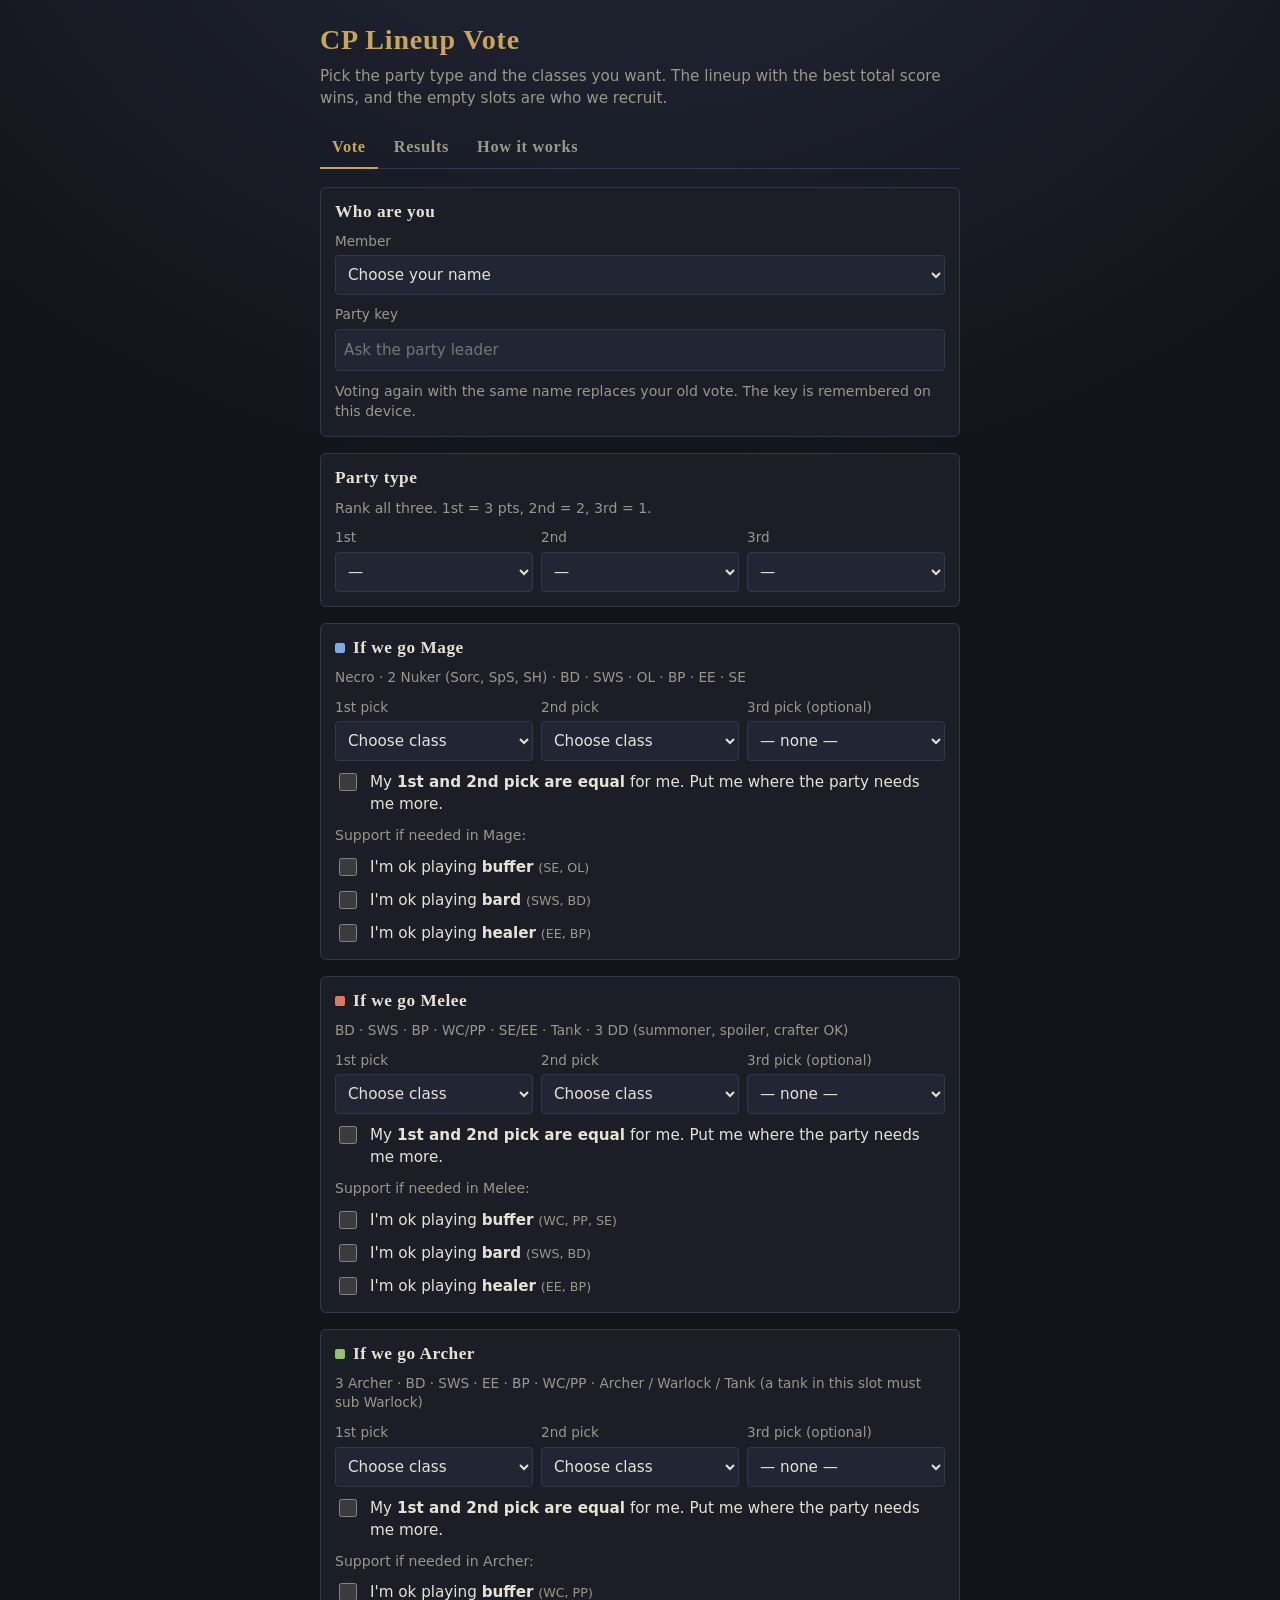
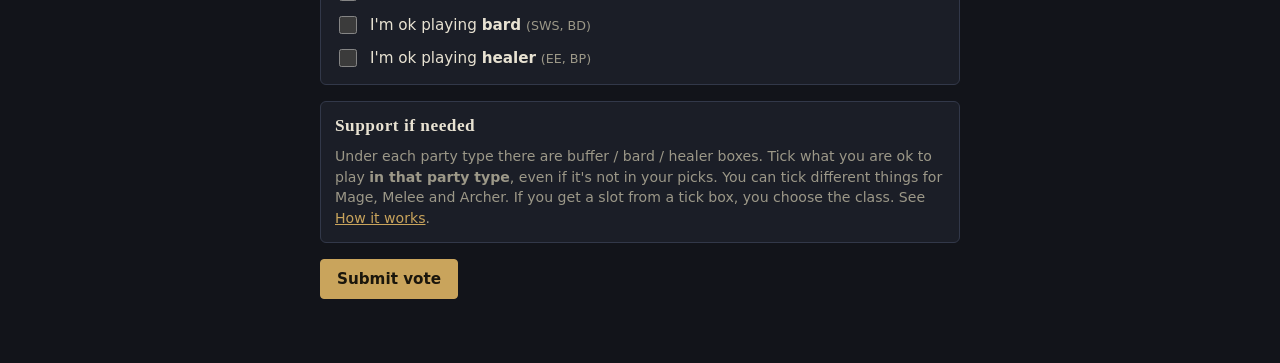
==== site/index.html @ 3846bd9d "WC and PP worth the same" ====
<!doctype html>
<html lang="en">
<head>
<meta charset="utf-8">
<meta name="viewport" content="width=device-width,initial-scale=1,viewport-fit=cover">
<meta name="author" content="Christoforos Pliatsikas">
<meta name="robots" content="noindex,nofollow">
<meta http-equiv="Content-Security-Policy" content="default-src 'self'; script-src 'self'; style-src 'self' 'unsafe-inline' https://fonts.googleapis.com; font-src https://fonts.gstatic.com; img-src 'self' data:; connect-src https://*.workers.dev; base-uri 'none'; form-action 'none'">
<title>CP Lineup Vote</title>
<link rel="preconnect" href="https://fonts.googleapis.com">
<link rel="stylesheet" href="https://fonts.googleapis.com/css2?family=Alegreya+SC:wght@700&family=Alegreya+Sans:wght@400;500;700&display=swap">
<link rel="stylesheet" href="style.css">
<style>html{padding-top:env(safe-area-inset-top,0px);padding-bottom:env(safe-area-inset-bottom,0px)}body{margin:0}[hidden]{display:none!important}</style>
<script src="config.js"></script>
<script src="app.js" defer></script>
</head>
<body>
<div class="wrap">
  <header>
    <h1>CP Lineup Vote</h1>
    <p>Pick the party type and the classes you want. The lineup with the best total score wins, and the empty slots are who we recruit.</p>
  </header>

  <nav class="tabs" role="tablist">
    <button class="tab" role="tab" id="tab-vote" aria-selected="true">Vote</button>
    <button class="tab" role="tab" id="tab-results" aria-selected="false">Results</button>
    <button class="tab" role="tab" id="tab-rules" aria-selected="false">How it works</button>
  </nav>

  <!-- VOTE -->
  <section class="view" id="view-vote">
    <div class="box">
      <h2>Who are you</h2>
      <label class="f" for="voter">Member
        <select id="voter"></select>
      </label>
      <label class="f" for="party-key">Party key
        <input class="text" type="password" id="party-key" autocomplete="off" placeholder="Ask the party leader">
      </label>
      <p class="sub" id="voter-hint">Voting again with the same name replaces your old vote. The key is remembered on this device.</p>
    </div>

    <div class="box">
      <h2>Party type</h2>
      <p class="sub">Rank all three. 1st = 3 pts, 2nd = 2, 3rd = 1.</p>
      <div class="grid3">
        <label class="f" for="rank0">1st<select id="rank0"></select></label>
        <label class="f" for="rank1">2nd<select id="rank1"></select></label>
        <label class="f" for="rank2">3rd<select id="rank2"></select></label>
      </div>
    </div>

    <div id="comp-boxes" class="stack"></div>

    <div class="box">
      <h2>Support if needed</h2>
      <p class="sub">Under each party type there are buffer / bard / healer boxes. Tick what you are ok to play <b>in that party type</b>, even if it's not in your picks. You can tick different things for Mage, Melee and Archer. If you get a slot from a tick box, you choose the class. See <button class="link" id="goto-rules">How it works</button>.</p>
    </div>

    <div class="btns">
      <button class="primary" id="submit">Submit vote</button>
    </div>
    <p class="msg" id="vote-msg" aria-live="polite"></p>
  </section>

  <!-- RESULTS -->
  <section class="view" id="view-results" hidden>
    <div class="box">
      <h2>Voted so far</h2>
      <div class="chips" id="voted-chips"></div>
      <p class="updated" id="updated"></p>
    </div>

    <div id="results-out" class="stack"></div>

    <div class="box">
      <h2>All votes</h2>
      <div class="votes-table-wrap" id="votes-table"></div>
    </div>
  </section>

  <!-- HOW IT WORKS -->
  <section class="view" id="view-rules" hidden>
    <div class="box" lang="en">
      <h2><span class="lang">EN</span>How the score works</h2>
      <p class="sub">Every point goes to the total of a party type (Mage, Melee, Archer). Nobody collects personal points. Each party type is scored on its own, and the one with the highest total wins.</p>
      <ul class="rules">
        <li>Party type vote: each member's ranking adds <b>3 / 2 / 1</b> to the three party types.</li>
        <li>Class picks: for each party type, every member is placed in a slot from his own picks. A 1st pick adds <b>3</b> to that party type, a 2nd <b>2</b>, a 3rd <b>1</b>. WC and PP count the same.</li>
        <li>Each lineup is built in this order of priority:
          <ol>
            <li><b>As few members without a slot as possible.</b></li>
            <li><b>As many members as possible on their 1st pick.</b> If your 1st pick's slot is free, you get it. A support in your 2nd or 3rd pick, or a tick box, never moves you away from a free 1st pick.</li>
            <li><b>Then the highest total points.</b> This is where empty support slots (−3) matter.</li>
          </ol></li>
        <li><b>Same slot as 1st pick</b> (for example one picks TK and the other Paladin, both go in the Tank slot): only one can have it. The slot goes to <b>whoever ranked that party type higher</b>, and the other moves to his next pick. If both ranked that party type the same, the page shows <b>roll /dice</b> next to both names and you roll in game.</li>
        <li>Exception: if his next pick has no free slot but yours does, the slot goes to him and you take your next pick. This way nobody ends up without a slot, or on a 3rd pick, when it can be avoided.</li>
        <li>Each support slot left empty: <b>−3</b> to that party type, because supports are hard to find.</li>
        <li>Each member who fits in no slot from his picks: <b>−5</b> to that party type.</li>
        <li>On equal totals, the party type with fewer empty support slots wins. If still equal, the one with more party type vote points wins.</li>
        <li>The empty slots of the winning party type are the classes we recruit.</li>
      </ul>
      <h3>The "1st and 2nd pick are equal" box</h3>
      <ul class="rules">
        <li>Each party type has this box. Tick it if your 1st and 2nd pick really don't matter to you.</li>
        <li>Then <b>both count as a 1st pick</b>: both are protected and both add <b>+3</b>.</li>
        <li>The page puts you where the party needs you more. If one of them fills a slot that would cost points when empty (a support, −3), you go there. If you can free your 1st pick's slot for someone who has it as his own 1st pick, you move to your 2nd. If nothing changes, you keep your 1st pick.</li>
      </ul>
      <p class="sub">Example (Mage): Ankalime picks SpS, then Necro. turambar picks SH. gx picks Sorc, then BP. There are only two Nuker slots, so without the box gx goes to BP (his 2nd pick). If Ankalime ticks the box, he moves to Necro and gx gets Sorc, his 1st pick. BP then goes to the recruit list.</p>

      <h3>Supports per party type</h3>
      <p class="sub">The party types don't need the same number of supports. Each empty support slot is −3, so a party type with more supports starts further behind when nobody picks them.</p>
      <div class="ex-wrap"><table class="ex">
        <thead><tr><th></th><th>Support slots</th><th>Other slots</th></tr></thead>
        <tbody>
          <tr><td>Mage</td><td><b>6</b>: BD, SWS, OL, BP, EE, SE</td><td><b>3</b>: Necro, Nuker ×2</td></tr>
          <tr><td>Melee</td><td><b>5</b>: BD, SWS, BP, WC/PP, SE/EE</td><td><b>4</b>: Tank, DD ×3</td></tr>
          <tr><td>Archer</td><td><b>5</b>: BD, SWS, EE, BP, WC/PP</td><td><b>4</b>: Archer ×3, Archer / Warlock / Tank*</td></tr>
        </tbody>
      </table></div>
      <p class="sub">* A tank in the Archer / Warlock / Tank slot must sub Warlock.</p>
      <p class="sub">If nobody picks or ticks a support, Mage starts at −18 and Melee and Archer at −15. This 3-point handicap is one empty support slot. Mage also has only 3 non-support slots: one Necro and two Nuker (Sorc, SpS, SH). A 2nd member who wants Necro, or a 3rd who wants Sorc / SpS / SH, has no slot from that pick. This is on purpose: a mage party really needs one more support to recruit. If enough of you pick or tick Mage supports (for example OL, BP and SE), the handicap goes away.</p>

      <h3>Can a party type with fewer votes still win?</h3>
      <p class="sub">Yes. The type vote is only one part of the score. A party type that everybody wants can still lose if the class picks don't fit its slots, because empty supports and members without a slot cost points. The page picks the party type you want <b>and</b> can actually fill.</p>
      <p class="sub">Example: all 6 rank Melee 1st and Archer last. In Melee everybody picks DD or Tank, in Archer two of them pick BD and SWS.</p>
      <div class="ex-wrap"><table class="ex">
        <thead><tr><th></th><th>Melee</th><th>Archer</th></tr></thead>
        <tbody>
          <tr><td>Type vote</td><td>6 × 3 = <b>18</b></td><td>6 × 1 = <b>6</b></td></tr>
          <tr><td>Class picks</td><td>3 DD + 1 Tank fit: 4 × 3 = <b>12</b></td><td>4 archers + BD + SWS fit: 6 × 3 = <b>18</b></td></tr>
          <tr><td>Without a slot</td><td>2 more DDs, no slot: <b>−10</b></td><td><b>0</b></td></tr>
          <tr><td>Support gaps</td><td>BD, SWS, BP, WC/PP, SE/EE: <b>−15</b></td><td>EE, BP, WC/PP: <b>−9</b></td></tr>
          <tr class="ex-total"><td>Total</td><td>5</td><td>15</td></tr>
        </tbody>
      </table></div>
      <p class="sub">Archer wins 15 to 5. Melee would need 5 supports recruited, and 2 members would have no slot. As a rule of thumb, a 12-point lead from the type vote is worth about 4 empty support slots.</p>

      <h3>The buffer / bard / healer boxes</h3>
      <ul class="rules">
        <li>The boxes are <b>per party type</b>. A tick under Melee counts only for Melee. With a tick you can be placed in an empty slot of the group you ticked, in that party type. That slot adds <b>0</b>, but the party type avoids the <b>−3</b> of the empty slot.</li>
        <li>A tick does <b>not</b> put you in support for sure. If your <b>1st</b> pick's slot is free, you always stay there, because the 1st pick is protected.</li>
        <li>If only your <b>2nd or 3rd</b> pick is free, you go to support. Your 2nd or 3rd pick would add +2 or +1, but filling an empty support slot removes its −3, which is the same as +3. So the party type's total is higher with you in support. This works the same in every party type.</li>
        <li>If there is no slot from your picks at all, you go to support, and the party type avoids the −5.</li>
        <li>If you get a slot from a tick box, <b>you choose the class</b> from the open slots of that group. Whatever is left, we recruit. If two volunteers are in the same group, you agree between you.</li>
      </ul>
    </div>

    <div class="box" lang="el">
      <h2><span class="lang">EL</span>Πώς βγαίνει το σκορ</h2>
      <p class="sub">Όλοι οι πόντοι πάνε στο σύνολο ενός τύπου party (Mage, Melee, Archer). Κανείς δεν μαζεύει προσωπικούς πόντους. Κάθε τύπος party βαθμολογείται χωριστά, και κερδίζει αυτός με το μεγαλύτερο σύνολο.</p>
      <ul class="rules">
        <li>Ψήφος τύπου party: η σειρά κάθε μέλους δίνει <b>3 / 2 / 1</b> πόντους στους τρεις τύπους party.</li>
        <li>Επιλογές class: σε κάθε τύπο party, κάθε μέλος μπαίνει σε θέση από τις δικές του επιλογές. Η 1η επιλογή δίνει <b>3</b> πόντους σε αυτόν τον τύπο party, η 2η <b>2</b>, η 3η <b>1</b>. Ο WC και ο PP μετράνε το ίδιο.</li>
        <li>Κάθε lineup στήνεται με αυτή τη σειρά προτεραιότητας:
          <ol>
            <li><b>Όσο το δυνατόν λιγότερα μέλη χωρίς θέση.</b></li>
            <li><b>Όσο το δυνατόν περισσότερα μέλη στην 1η τους επιλογή.</b> Αν η θέση της 1ης σου επιλογής είναι ελεύθερη, την παίρνεις. Ένα support στη 2η ή 3η επιλογή σου, ή ένα κουτάκι, δεν σε βγάζει ποτέ από ελεύθερη 1η επιλογή.</li>
            <li><b>Μετά το μεγαλύτερο σύνολο πόντων.</b> Εδώ μετράνε οι κενές θέσεις support (−3).</li>
          </ol></li>
        <li><b>Ίδια θέση ως 1η επιλογή</b> (π.χ. ο ένας διαλέγει TK και ο άλλος Paladin, και οι δύο μπαίνουν στη θέση Tank): μόνο ένας μπορεί να την πάρει. Την παίρνει <b>όποιος έχει βάλει αυτόν τον τύπο party πιο ψηλά</b>, και ο άλλος πάει στην επόμενη επιλογή του. Αν τον έχουν βάλει και οι δύο στην ίδια θέση, η σελίδα γράφει <b>roll /dice</b> δίπλα στα δύο ονόματα και ρίχνετε ζάρι in game.</li>
        <li>Εξαίρεση: αν για την επόμενη επιλογή του άλλου δεν υπάρχει ελεύθερη θέση, ενώ για τη δική σου υπάρχει, τη θέση την παίρνει αυτός και εσύ πας στην επόμενη επιλογή σου. Έτσι κανείς δεν μένει χωρίς θέση, ή σε 3η επιλογή, όταν γίνεται να αποφευχθεί.</li>
        <li>Κάθε θέση support που μένει κενή: <b>−3</b> στον τύπο party, γιατί τα support βρίσκονται δύσκολα.</li>
        <li>Κάθε μέλος που δεν χωράει σε καμία θέση από τις επιλογές του: <b>−5</b> στον τύπο party.</li>
        <li>Σε ισοβαθμία κερδίζει ο τύπος party με τις λιγότερες κενές θέσεις support. Αν είναι πάλι ίσοι, κερδίζει αυτός με τους περισσότερους πόντους από την ψήφο τύπου party.</li>
        <li>Οι κενές θέσεις του τύπου party που κερδίζει είναι τα classes που θα ψάξουμε.</li>
      </ul>
      <h3>Το κουτάκι «η 1η και η 2η επιλογή είναι ίσες»</h3>
      <ul class="rules">
        <li>Κάθε τύπος party έχει αυτό το κουτάκι. Τσέκαρέ το αν η 1η και η 2η επιλογή σου πραγματικά δεν σε νοιάζει ποια θα είναι.</li>
        <li>Τότε <b>και οι δύο μετράνε ως 1η επιλογή</b>: προστατεύονται και οι δύο και δίνουν και οι δύο <b>+3</b>.</li>
        <li>Η σελίδα σε βάζει εκεί που σε χρειάζεται περισσότερο το party. Αν η μία από τις δύο γεμίζει θέση που κοστίζει πόντους όταν μένει κενή (ένα support, −3), πας εκεί. Αν μπορείς να αφήσεις τη θέση της 1ης σου επιλογής σε κάποιον που την έχει δική του 1η επιλογή, πας στη 2η. Αν δεν αλλάζει τίποτα, κρατάς την 1η σου επιλογή.</li>
      </ul>
      <p class="sub">Παράδειγμα (Mage): ο Ankalime διαλέγει SpS και μετά Necro. Ο turambar διαλέγει SH. Ο gx διαλέγει Sorc και μετά BP. Υπάρχουν μόνο δύο θέσεις Nuker, οπότε χωρίς το κουτάκι ο gx πάει BP (η 2η του επιλογή). Αν ο Ankalime τσεκάρει το κουτάκι, πάει Necro και ο gx παίρνει Sorc, την 1η του επιλογή. Το BP τότε πάει στη λίστα που ψάχνουμε.</p>

      <h3>Support ανά τύπο party</h3>
      <p class="sub">Οι τύποι party δεν χρειάζονται τον ίδιο αριθμό support. Κάθε κενή θέση support είναι −3, οπότε ένας τύπος party με περισσότερα support ξεκινάει πιο πίσω όταν δεν τα διαλέγει κανείς.</p>
      <div class="ex-wrap"><table class="ex">
        <thead><tr><th></th><th>Θέσεις support</th><th>Άλλες θέσεις</th></tr></thead>
        <tbody>
          <tr><td>Mage</td><td><b>6</b>: BD, SWS, OL, BP, EE, SE</td><td><b>3</b>: Necro, Nuker ×2</td></tr>
          <tr><td>Melee</td><td><b>5</b>: BD, SWS, BP, WC/PP, SE/EE</td><td><b>4</b>: Tank, DD ×3</td></tr>
          <tr><td>Archer</td><td><b>5</b>: BD, SWS, EE, BP, WC/PP</td><td><b>4</b>: Archer ×3, Archer / Warlock / Tank*</td></tr>
        </tbody>
      </table></div>
      <p class="sub">* Ένας tank στη θέση Archer / Warlock / Tank πρέπει να κάνει sub Warlock.</p>
      <p class="sub">Αν κανείς δεν διαλέξει ή τσεκάρει support, το Mage ξεκινάει από −18 και τα Melee και Archer από −15. Αυτό το μειονέκτημα των 3 πόντων είναι μία κενή θέση support. Το Mage έχει επίσης μόνο 3 θέσεις που δεν είναι support: μία Necro και δύο Nuker (Sorc, SpS, SH). Ένα 2ο μέλος που θέλει Necro, ή ένα 3ο που θέλει Sorc / SpS / SH, δεν βρίσκει θέση από αυτή την επιλογή. Είναι σκόπιμο: ένα mage party χρειάζεται πραγματικά να ψάξει ένα support παραπάνω. Αν αρκετοί από εσάς διαλέξετε ή τσεκάρετε support για το Mage (π.χ. OL, BP και SE), το μειονέκτημα φεύγει.</p>

      <h3>Μπορεί να κερδίσει τύπος party με λιγότερες ψήφους;</h3>
      <p class="sub">Ναι. Η ψήφος τύπου είναι μόνο ένα κομμάτι του σκορ. Ένας τύπος party που τον θέλουν όλοι μπορεί να χάσει αν οι επιλογές class δεν ταιριάζουν στις θέσεις του, γιατί τα κενά support και τα μέλη χωρίς θέση κοστίζουν πόντους. Η σελίδα διαλέγει τον τύπο party που θέλετε <b>και</b> μπορείτε πραγματικά να γεμίσετε.</p>
      <p class="sub">Παράδειγμα: και οι 6 βάζουν Melee 1ο και Archer τελευταίο. Στο Melee όλοι διαλέγουν DD ή Tank, στο Archer δύο από αυτούς διαλέγουν BD και SWS.</p>
      <div class="ex-wrap"><table class="ex">
        <thead><tr><th></th><th>Melee</th><th>Archer</th></tr></thead>
        <tbody>
          <tr><td>Ψήφος τύπου</td><td>6 × 3 = <b>18</b></td><td>6 × 1 = <b>6</b></td></tr>
          <tr><td>Επιλογές class</td><td>χωράνε 3 DD + 1 Tank: 4 × 3 = <b>12</b></td><td>χωράνε 4 archers + BD + SWS: 6 × 3 = <b>18</b></td></tr>
          <tr><td>Χωρίς θέση</td><td>άλλοι 2 DD, χωρίς θέση: <b>−10</b></td><td><b>0</b></td></tr>
          <tr><td>Κενά support</td><td>BD, SWS, BP, WC/PP, SE/EE: <b>−15</b></td><td>EE, BP, WC/PP: <b>−9</b></td></tr>
          <tr class="ex-total"><td>Σύνολο</td><td>5</td><td>15</td></tr>
        </tbody>
      </table></div>
      <p class="sub">Κερδίζει το Archer με 15 έναντι 5. Στο Melee θα έπρεπε να ψάξουμε 5 support, και 2 μέλη θα έμεναν χωρίς θέση. Πρακτικά, 12 πόντοι προβάδισμα από την ψήφο τύπου αξίζουν περίπου 4 κενές θέσεις support.</p>

      <h3>Τα κουτάκια buffer / bard / healer</h3>
      <ul class="rules">
        <li>Τα κουτάκια είναι <b>ανά τύπο party</b>. Ένα τικ κάτω από το Melee μετράει μόνο για το Melee. Με τικ μπορείς να μπεις σε κενή θέση της ομάδας που τσέκαρες, σε αυτόν τον τύπο party. Η θέση αυτή δίνει <b>0</b> πόντους, αλλά ο τύπος party γλιτώνει το <b>−3</b> του κενού.</li>
        <li>Το τικ <b>δεν</b> σε βάζει σίγουρα σε support. Αν η θέση της <b>1ης</b> σου επιλογής είναι ελεύθερη, μένεις πάντα εκεί, γιατί η 1η επιλογή προστατεύεται.</li>
        <li>Αν ελεύθερη είναι μόνο η <b>2η ή 3η</b> σου επιλογή, μπαίνεις σε support. Η 2η ή 3η επιλογή σου θα έδινε +2 ή +1, ενώ αν γεμίσεις μια κενή θέση support φεύγει το −3 της, που είναι σαν +3. Άρα το σύνολο του τύπου party βγαίνει μεγαλύτερο με εσένα σε support. Αυτό ισχύει το ίδιο σε κάθε τύπο party.</li>
        <li>Αν δεν υπάρχει θέση από τις επιλογές σου, μπαίνεις σε support και ο τύπος party γλιτώνει το −5.</li>
        <li>Αν μπεις σε θέση από κουτάκι, <b>διαλέγεις εσύ το class</b> από τις θέσεις της ομάδας που είναι ακόμα ανοιχτές. Όσα μείνουν, τα ψάχνουμε. Αν είναι δύο εθελοντές στην ίδια ομάδα, τα βρίσκετε μεταξύ σας.</li>
      </ul>
    </div>
  </section>
</div>
</body>
</html>
---- site/style.css ----
/* CP Lineup Vote - Christoforos Pliatsikas */
/* Layout: one narrow column like an in-game window; three tabs (Vote / Results / How it works), party types colour-coded. Single dark look by choice (game UI). */
:root{
  --bg:#12141a; --panel:#1b1e27; --panel2:#222634; --line:#323849;
  --fg:#e8e2d2; --muted:#9c9888; --gold:#c9a45c; --gold-dim:#8a7140;
  --mage:#82a8e3; --melee:#df7a62; --archer:#93c272;
  --warn:#e9b44c; --bad:#e2685b; --ink:#1a160c;
  --display:"Alegreya SC",Georgia,serif;
  --body:"Alegreya Sans","Segoe UI",system-ui,sans-serif;
  color-scheme:dark;
}
*{box-sizing:border-box}
body{
  background:var(--bg); color:var(--fg); font-family:var(--body); font-size:16px; line-height:1.45;
  padding-left:max(16px,env(safe-area-inset-left,0px)); padding-right:max(16px,env(safe-area-inset-right,0px));
  padding-block:20px 48px;
  background-image:radial-gradient(ellipse 120% 60% at 50% -10%, #232838 0%, transparent 60%);
}
.wrap{max-width:640px;margin:0 auto;display:flex;flex-direction:column;gap:18px}
header h1{font-family:var(--display);font-weight:700;font-size:1.75rem;letter-spacing:.03em;margin:0;color:var(--gold);text-wrap:balance}
header p{margin:4px 0 0;color:var(--muted);font-size:.95rem}
.tabs{display:flex;flex-wrap:wrap;gap:4px;border-bottom:1px solid var(--line)}
.tab{background:none;border:0;color:var(--muted);font:700 1.02rem var(--display);letter-spacing:.04em;padding:10px 12px;cursor:pointer;border-bottom:2px solid transparent;margin-bottom:-1px}
.tab[aria-selected="true"]{color:var(--gold);border-bottom-color:var(--gold)}
.tab:focus-visible,button:focus-visible,select:focus-visible,textarea:focus-visible,input:focus-visible{outline:2px solid var(--gold);outline-offset:2px}
section.view{display:flex;flex-direction:column;gap:16px}
.box{background:var(--panel);border:1px solid var(--line);border-radius:6px;padding:14px;display:flex;flex-direction:column;gap:10px}
.box h2{margin:0;font:700 1.08rem var(--display);letter-spacing:.03em;display:flex;align-items:center;gap:8px}
.box h3{margin:6px 0 0;font:700 .95rem var(--display);letter-spacing:.03em;color:var(--gold)}
.box .sub{margin:0;color:var(--muted);font-size:.88rem}
.lang{display:inline-block;font:600 .72rem var(--body);letter-spacing:.08em;color:var(--ink);background:var(--gold);border-radius:3px;padding:1px 6px}
.tag{display:inline-block;width:10px;height:10px;border-radius:2px;flex:none}
.t-mage{background:var(--mage)}.t-melee{background:var(--melee)}.t-archer{background:var(--archer)}
.grid3{display:grid;grid-template-columns:repeat(3,minmax(0,1fr));gap:8px}
@media (max-width:480px){.grid3{grid-template-columns:1fr}}
label.f{display:flex;flex-direction:column;gap:4px;font-size:.85rem;color:var(--muted);min-width:0}
select,textarea,input.text{width:100%;background:var(--panel2);color:var(--fg);border:1px solid var(--line);border-radius:4px;padding:9px 8px;font:inherit;font-size:.95rem}
textarea{min-height:90px;font-family:ui-monospace,Menlo,monospace;font-size:.8rem}
.checks{display:flex;flex-direction:column;gap:10px}
.check{display:flex;gap:10px;align-items:flex-start;font-size:.95rem;cursor:pointer}
.check input{width:18px;height:18px;margin-top:2px;accent-color:var(--gold);flex:none}
.check small{color:var(--muted)}
.btns{display:flex;flex-wrap:wrap;gap:8px}
button.primary,button.ghost{font:600 .95rem var(--body);border-radius:4px;padding:10px 16px;cursor:pointer}
button.primary{background:var(--gold);color:var(--ink);border:1px solid var(--gold)}
button.primary:hover{background:#d7b46c}
button.ghost{background:transparent;color:var(--gold);border:1px solid var(--gold-dim)}
button.link{background:none;border:0;padding:0;color:var(--gold);font:inherit;text-decoration:underline;cursor:pointer}
.msg{font-size:.92rem;margin:0}
.msg.err{color:var(--bad)}.msg.ok{color:var(--archer)}
.slots{font-size:.85rem;color:var(--muted);margin:0}
.chips{display:flex;flex-wrap:wrap;gap:6px}
.chip{font-size:.85rem;padding:3px 9px;border-radius:999px;border:1px solid var(--line);color:var(--muted)}
.chip.done{border-color:var(--gold-dim);color:var(--fg)}
.chip.done::before{content:"✓ ";color:var(--gold)}
.winner{border-color:var(--gold-dim);background:linear-gradient(180deg,#252231,var(--panel))}
.winner .big{font:700 1.45rem var(--display);color:var(--gold);margin:0}
.score{display:flex;justify-content:space-between;align-items:baseline;gap:8px}
.score .tot{font:700 1.5rem var(--body);font-variant-numeric:tabular-nums}
.breakdown{display:flex;flex-wrap:wrap;gap:4px 14px;font-size:.85rem;color:var(--muted);font-variant-numeric:tabular-nums}
.breakdown b{color:var(--fg);font-weight:600}
.breakdown .neg b{color:var(--bad)}
.lineup{width:100%;border-collapse:collapse;font-size:.9rem}
.lineup td{padding:6px 4px;border-top:1px solid var(--line);vertical-align:top}
.lineup td:first-child{color:var(--muted);width:30%;white-space:nowrap}
.lineup .pts{text-align:right;font-variant-numeric:tabular-nums;color:var(--muted);white-space:nowrap}
.rec{color:var(--warn);font-weight:600}
.rec.sup::after{content:" · support";font-weight:400;font-size:.8rem;color:var(--bad)}
.vol{font-size:.8rem;color:var(--gold)}
.note{font-size:.85rem;color:var(--warn);margin:0}
.rules{font-size:.92rem;color:var(--muted);margin:0;padding-left:18px;display:flex;flex-direction:column;gap:5px}
.rules b{color:var(--fg);font-weight:600}
.empty{color:var(--muted);text-align:center;padding:22px 8px;margin:0}
.card-mage{border-top:3px solid var(--mage)}.card-melee{border-top:3px solid var(--melee)}.card-archer{border-top:3px solid var(--archer)}
.votes-table-wrap{overflow-x:auto}
.votes{border-collapse:collapse;font-size:.82rem;min-width:540px;width:100%}
.votes th,.votes td{padding:5px 6px;border-top:1px solid var(--line);text-align:left;vertical-align:top}
.votes th{color:var(--muted);font-weight:500}
@media (prefers-reduced-motion:no-preference){.box{transition:border-color .2s}}
.key-row{display:flex;gap:8px;align-items:flex-end}
.key-row label{flex:1}
.updated{font-size:.8rem;color:var(--muted);margin:0}
.stack{display:flex;flex-direction:column;gap:16px}
.dice{font-size:.8rem;color:var(--warn);font-weight:600}
.ex-wrap{overflow-x:auto}
.ex{border-collapse:collapse;width:100%;table-layout:fixed;font-size:.86rem;font-variant-numeric:tabular-nums}
.ex th,.ex td{padding:6px 8px;border-top:1px solid var(--line);text-align:left;vertical-align:top;color:var(--muted)}
.ex th{color:var(--fg);font-weight:600}
.ex th:first-child,.ex td:first-child{width:26%}
.ex b{color:var(--fg);font-weight:600}
.ex .ex-total td{color:var(--gold);font-weight:700;font-size:.95rem}
.rules ol{margin:4px 0 0;padding-left:20px;display:flex;flex-direction:column;gap:3px}
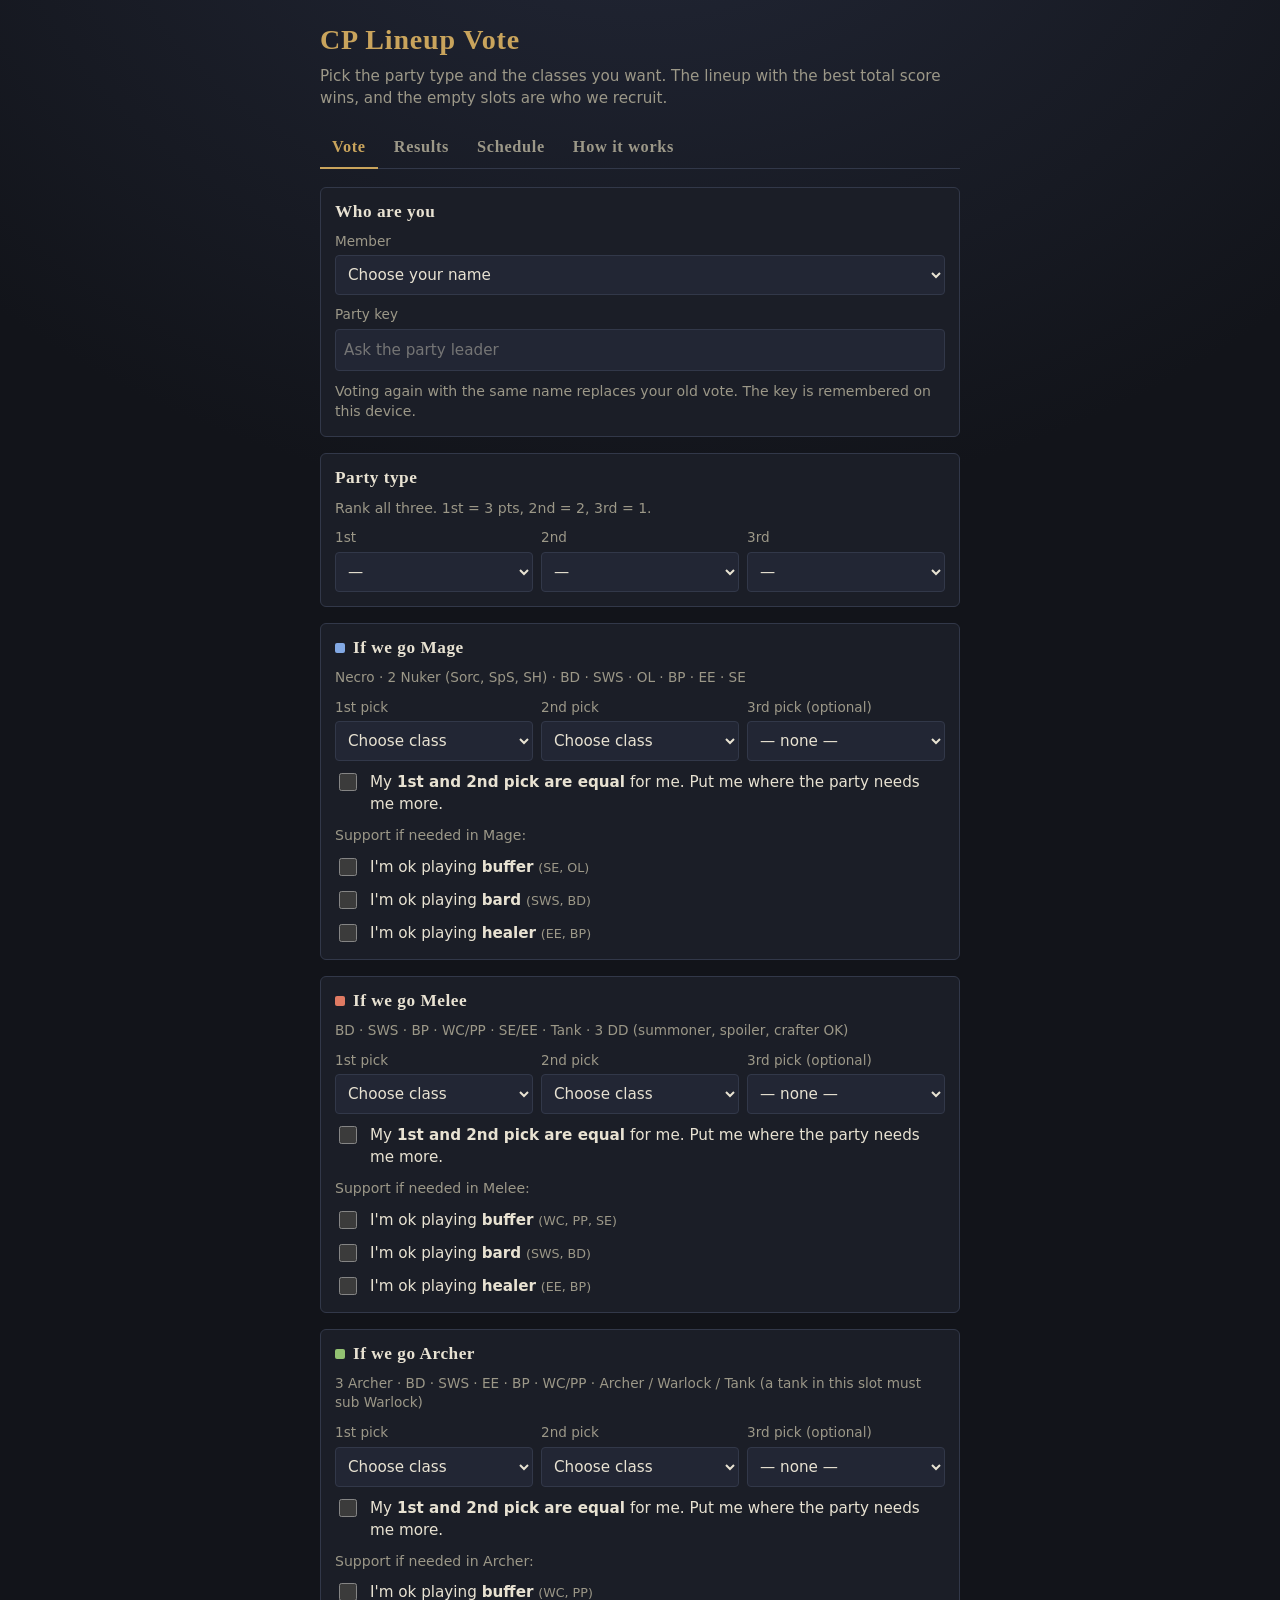
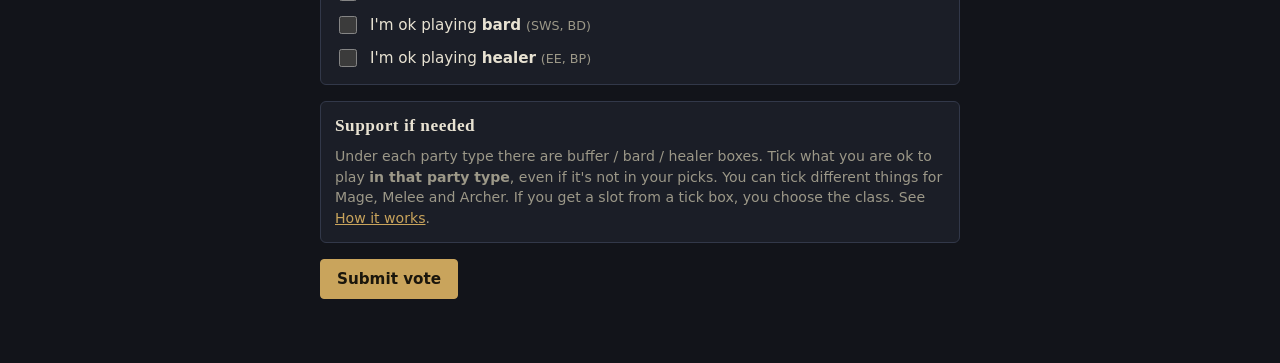
==== commit 656656a8: "Schedule tab: hours, overlap, windows, Mage check, pair overlap" ====
--- a/site/index.html
+++ b/site/index.html
@@ -13,6 +13,7 @@
 <style>html{padding-top:env(safe-area-inset-top,0px);padding-bottom:env(safe-area-inset-bottom,0px)}body{margin:0}[hidden]{display:none!important}</style>
 <script src="config.js"></script>
 <script src="app.js" defer></script>
+<script src="schedule.js" defer></script>
 </head>
 <body>
 <div class="wrap">
@@ -24,6 +25,7 @@
   <nav class="tabs" role="tablist">
     <button class="tab" role="tab" id="tab-vote" aria-selected="true">Vote</button>
     <button class="tab" role="tab" id="tab-results" aria-selected="false">Results</button>
+    <button class="tab" role="tab" id="tab-schedule" aria-selected="false">Schedule</button>
     <button class="tab" role="tab" id="tab-rules" aria-selected="false">How it works</button>
   </nav>
 
@@ -76,6 +78,43 @@
     <div class="box">
       <h2>All votes</h2>
       <div class="votes-table-wrap" id="votes-table"></div>
+    </div>
+  </section>
+
+  <!-- SCHEDULE -->
+  <section class="view" id="view-schedule" hidden>
+    <div class="box">
+      <h2>My hours</h2>
+      <p class="sub">An L2 day runs <b>06:00 → 06:00</b>, so a night like 22:00–02:00 stays one session. Enter times in <b>your own</b> time zone.</p>
+      <div class="grid3 g2">
+        <label class="f" for="sched-who">Member<select id="sched-who"></select></label>
+        <label class="f" for="sched-key">Party key<input class="text" type="password" id="sched-key" autocomplete="off" placeholder="Ask the party leader"></label>
+      </div>
+      <label class="f" for="sched-tz">My time zone<select id="sched-tz"></select></label>
+      <p class="sub" id="sched-hint"></p>
+      <h3>Usual hours per weekday</h3>
+      <div id="sched-week" class="sd"></div>
+      <h3>Next 7 days</h3>
+      <p class="sub">Change single days when they differ from your usual hours.</p>
+      <div id="sched-days" class="sd"></div>
+      <div class="btns"><button class="primary" id="sched-save">Save my hours</button></div>
+      <p class="msg" id="sched-msg" aria-live="polite"></p>
+    </div>
+
+    <div class="box">
+      <h2>Who can play when</h2>
+      <p class="sub">Times shown in your time zone: <b id="sched-tzview"></b>. Blue = can play. The bottom row counts people online, gold = enough for a party.</p>
+      <label class="f inline" for="sched-min">Show windows with at least <input class="text num" type="number" id="sched-min" min="1" max="20"> people</label>
+      <p class="sub" id="sched-missing"></p>
+      <p class="updated" id="sched-updated"></p>
+    </div>
+
+    <div id="sched-out" class="stack"></div>
+
+    <div class="box">
+      <h2>Pair overlap</h2>
+      <p class="sub">Hours each two members can play together in the next 7 days.</p>
+      <div class="votes-table-wrap" id="sched-pairs"></div>
     </div>
   </section>
 
@@ -144,6 +183,18 @@
         <li>If there is no slot from your picks at all, you go to support, and the party type avoids the −5.</li>
         <li>If you get a slot from a tick box, <b>you choose the class</b> from the open slots of that group. Whatever is left, we recruit. If two volunteers are in the same group, you agree between you.</li>
       </ul>
+
+      <h3>Schedule</h3>
+      <ul class="rules">
+        <li>An L2 day runs <b>06:00 → 06:00</b>, so a night like 22:00–02:00 stays one session.</li>
+        <li>Each member enters times in <b>his own time zone</b> (for example kOsA in Prague, the rest in Athens). Everybody sees all hours converted to his own time zone.</li>
+        <li><b>Usual hours per weekday</b> repeat every week. Under <b>Next 7 days</b> you change only the days that differ, or mark <b>Can't play</b>.</li>
+        <li>For each day you see one row per member and an <b>online</b> row: gold means at least the number of people you chose in the filter.</li>
+        <li><b>Windows</b> are stretches of 1 hour or more with enough people online. <b>Whole time</b> lists who is there from start to end, <b>Part of it</b> who joins or leaves.</li>
+        <li>For each window, the page builds the <b>Mage party</b> from the whole-time group, with the same rules as the vote, and shows which slots we must recruit. Members without a vote are not in that lineup.</li>
+        <li><b>Pair overlap</b> shows how many hours each two members can play together in the next 7 days.</li>
+        <li>Days older than 2 days are deleted by themselves.</li>
+      </ul>
     </div>
 
     <div class="box" lang="el">
@@ -209,6 +260,18 @@
         <li>Αν δεν υπάρχει θέση από τις επιλογές σου, μπαίνεις σε support και ο τύπος party γλιτώνει το −5.</li>
         <li>Αν μπεις σε θέση από κουτάκι, <b>διαλέγεις εσύ το class</b> από τις θέσεις της ομάδας που είναι ακόμα ανοιχτές. Όσα μείνουν, τα ψάχνουμε. Αν είναι δύο εθελοντές στην ίδια ομάδα, τα βρίσκετε μεταξύ σας.</li>
       </ul>
+
+      <h3>Πρόγραμμα</h3>
+      <ul class="rules">
+        <li>Μια μέρα L2 είναι από <b>06:00 → 06:00</b>, οπότε ένα βράδυ όπως 22:00–02:00 μένει ένα session.</li>
+        <li>Κάθε μέλος βάζει ώρες στη <b>δική του ώρα</b> (π.χ. ο kOsA σε ώρα Πράγας, οι υπόλοιποι σε ώρα Αθήνας). Ο καθένας βλέπει όλες τις ώρες μετατρεμμένες στη δική του ώρα.</li>
+        <li>Οι <b>συνηθισμένες ώρες ανά μέρα</b> επαναλαμβάνονται κάθε εβδομάδα. Στις <b>επόμενες 7 μέρες</b> αλλάζεις μόνο τις μέρες που διαφέρουν, ή βάζεις <b>Can't play</b>.</li>
+        <li>Για κάθε μέρα βλέπεις μία γραμμή ανά μέλος και μια γραμμή <b>online</b>: χρυσό σημαίνει τουλάχιστον όσα άτομα έχεις βάλει στο φίλτρο.</li>
+        <li>Τα <b>windows</b> είναι διαστήματα 1 ώρας και πάνω με αρκετά άτομα online. Το <b>Whole time</b> δείχνει ποιοι είναι εκεί από την αρχή ως το τέλος, το <b>Part of it</b> ποιοι μπαίνουν ή φεύγουν ενδιάμεσα.</li>
+        <li>Για κάθε window η σελίδα στήνει το <b>Mage party</b> με όσους είναι εκεί όλη την ώρα, με τους ίδιους κανόνες όπως στην ψήφο, και δείχνει ποιες θέσεις πρέπει να ψάξουμε. Όσοι δεν έχουν ψηφίσει δεν μπαίνουν σε αυτό το lineup.</li>
+        <li>Το <b>Pair overlap</b> δείχνει πόσες ώρες μπορούν να παίξουν μαζί κάθε δύο μέλη τις επόμενες 7 μέρες.</li>
+        <li>Μέρες παλαιότερες από 2 μέρες σβήνονται μόνες τους.</li>
+      </ul>
     </div>
   </section>
 </div>
--- a/site/style.css
+++ b/site/style.css
@@ -90,3 +90,38 @@
 .ex b{color:var(--fg);font-weight:600}
 .ex .ex-total td{color:var(--gold);font-weight:700;font-size:.95rem}
 .rules ol{margin:4px 0 0;padding-left:20px;display:flex;flex-direction:column;gap:3px}
+/* schedule */
+.g2{grid-template-columns:repeat(2,minmax(0,1fr))}
+@media (max-width:480px){.g2{grid-template-columns:1fr}}
+.sd{display:flex;flex-direction:column;gap:6px}
+.sd-row{display:grid;grid-template-columns:4.6rem minmax(0,1fr);gap:8px;align-items:start;padding:6px 0;border-top:1px solid var(--line)}
+.sd-row>b{font-size:.9rem;padding-top:6px}
+.sd-row.changed>b{color:var(--gold)}
+.sd-body{display:flex;flex-direction:column;gap:6px;min-width:0}
+.sd-acts{display:flex;flex-wrap:wrap;gap:6px}
+.rgs{display:flex;flex-wrap:wrap;gap:6px;align-items:center;min-width:0}
+.rgs>.sub{padding:4px 0}
+.rg{display:flex;gap:4px;align-items:center}
+.rg select{width:auto;padding:5px 4px;font-size:.88rem}
+button.ghost.sm{padding:4px 9px;font-size:.82rem}
+label.inline{flex-direction:row;align-items:center;flex-wrap:wrap;gap:6px}
+input.num{width:4.2rem;padding:5px 6px}
+.tl-wrap{overflow-x:auto}
+.tl{display:grid;grid-template-columns:5.2rem repeat(48,minmax(5px,1fr));row-gap:2px;min-width:300px}
+.tl-name{font-size:.75rem;color:var(--muted);white-space:nowrap;overflow:hidden;text-overflow:ellipsis;padding-right:4px;line-height:14px}
+.tl-t{font-size:.65rem;color:var(--muted);line-height:14px;overflow:visible;white-space:nowrap}
+.tl-c{height:14px;background:var(--panel2)}
+.tl-c.on{background:var(--mage)}
+.tl-sum{color:var(--fg)}
+.tl-h{height:16px;font-size:.6rem;line-height:16px;text-align:center;color:var(--muted);background:var(--panel2);font-variant-numeric:tabular-nums;overflow:hidden}
+.tl-h.warm{background:rgba(201,164,92,calc(var(--a)*.45));color:var(--fg)}
+.tl-h.hot{background:rgba(201,164,92,calc(.35 + var(--a)*.65));color:var(--ink);font-weight:700}
+.win{border-top:1px solid var(--line);padding-top:8px;display:flex;flex-direction:column;gap:4px}
+.win-h{margin:0;font-size:.95rem}
+.win details{font-size:.85rem;color:var(--muted)}
+.win summary{cursor:pointer;color:var(--gold)}
+.wl{list-style:none;margin:6px 0 0;padding:0;display:grid;gap:2px}
+.wl span{display:inline-block;min-width:6.5rem;color:var(--muted)}
+.pairs td.pv{background:rgba(130,168,227,calc(var(--a)*.55));text-align:center;font-variant-numeric:tabular-nums}
+.pairs td.self{text-align:center;color:var(--muted)}
+.pairs th{white-space:nowrap}
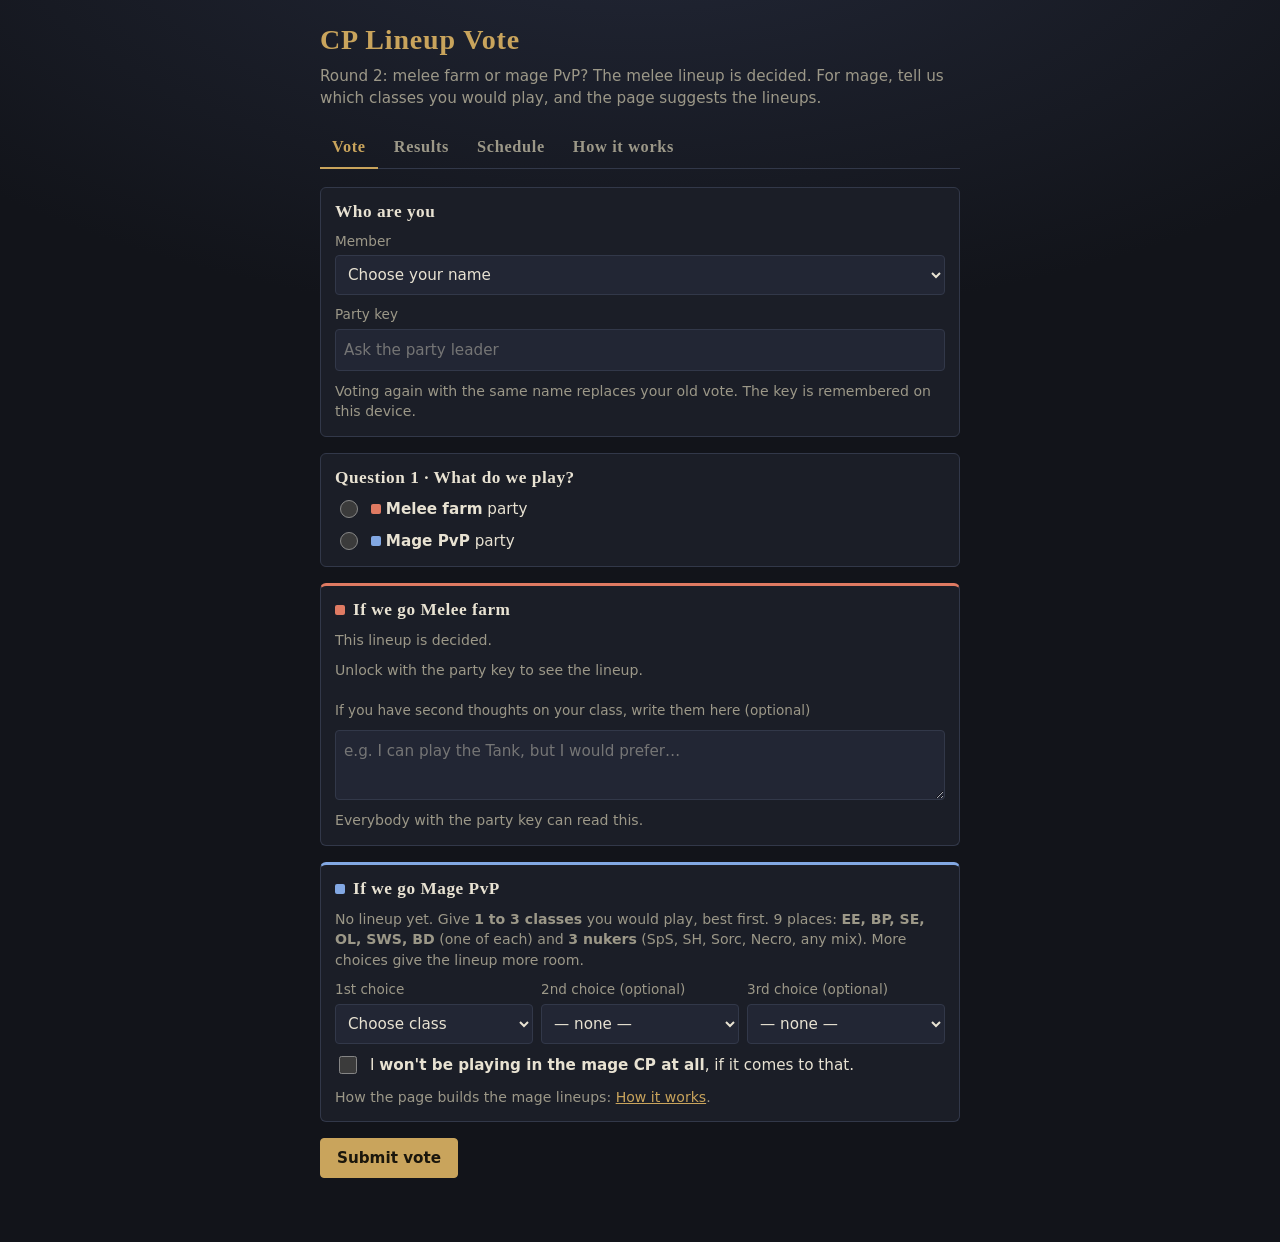
==== commit 41df2949: "Round 2: melee farm vs mage PvP, fixed melee lineup with second thoughts, mage choices and suggested" ====
--- a/site/index.html
+++ b/site/index.html
@@ -19,8 +19,18 @@
 <div class="wrap">
   <header>
     <h1>CP Lineup Vote</h1>
-    <p>Pick the party type and the classes you want. The lineup with the best total score wins, and the empty slots are who we recruit.</p>
+    <p>Round 2: melee farm or mage PvP? The melee lineup is decided. For mage, tell us which classes you would play, and the page suggests the lineups.</p>
   </header>
+
+  <div class="box" id="unlock" hidden>
+    <h2>Party key needed</h2>
+    <p class="sub">The votes, lineups and schedule are only for party members. Type the party key to see them.</p>
+    <div class="key-row">
+      <label class="f" for="unlock-key">Party key<input class="text" type="password" id="unlock-key" autocomplete="off"></label>
+      <button class="primary" id="unlock-btn" type="button">Unlock</button>
+    </div>
+    <p class="msg" id="unlock-msg" aria-live="polite"></p>
+  </div>
 
   <nav class="tabs" role="tablist">
     <button class="tab" role="tab" id="tab-vote" aria-selected="true">Vote</button>
@@ -43,20 +53,30 @@
     </div>
 
     <div class="box">
-      <h2>Party type</h2>
-      <p class="sub">Rank all three. 1st = 3 pts, 2nd = 2, 3rd = 1.</p>
-      <div class="grid3">
-        <label class="f" for="rank0">1st<select id="rank0"></select></label>
-        <label class="f" for="rank1">2nd<select id="rank1"></select></label>
-        <label class="f" for="rank2">3rd<select id="rank2"></select></label>
+      <h2>Question 1 · What do we play?</h2>
+      <div class="checks" role="radiogroup" aria-label="Party type">
+        <label class="check" for="party-melee"><input type="radio" name="party" id="party-melee" value="melee"><span><span class="tag t-melee"></span> <b>Melee farm</b> party</span></label>
+        <label class="check" for="party-mage"><input type="radio" name="party" id="party-mage" value="mage"><span><span class="tag t-mage"></span> <b>Mage PvP</b> party</span></label>
       </div>
     </div>
 
-    <div id="comp-boxes" class="stack"></div>
-
-    <div class="box">
-      <h2>Support if needed</h2>
-      <p class="sub">Under each party type there are buffer / bard / healer boxes. Tick what you are ok to play <b>in that party type</b>, even if it's not in your picks. You can tick different things for Mage, Melee and Archer. If you get a slot from a tick box, you choose the class. See <button class="link" id="goto-rules">How it works</button>.</p>
+    <div class="box card-melee">
+      <h2><span class="tag t-melee"></span>If we go Melee farm</h2>
+      <p class="sub">This lineup is decided.</p>
+      <div id="melee-lineup"></div>
+      <p class="sub" id="my-melee"></p>
+      <label class="f" for="thoughts">If you have second thoughts on your class, write them here (optional)
+        <textarea id="thoughts" class="plain" maxlength="600" placeholder="e.g. I can play the Tank, but I would prefer…"></textarea>
+      </label>
+      <p class="sub">Everybody with the party key can read this.</p>
+    </div>
+
+    <div class="box card-mage">
+      <h2><span class="tag t-mage"></span>If we go Mage PvP</h2>
+      <p class="sub">No lineup yet. Give <b>1 to 3 classes</b> you would play, best first. 9 places: <b>EE, BP, SE, OL, SWS, BD</b> (one of each) and <b>3 nukers</b> (SpS, SH, Sorc, Necro, any mix). More choices give the lineup more room.</p>
+      <div class="grid3" id="mage-picks"></div>
+      <label class="check" for="no-mage"><input type="checkbox" id="no-mage"><span>I <b>won't be playing in the mage CP at all</b>, if it comes to that.</span></label>
+      <p class="sub">How the page builds the mage lineups: <button class="link" id="goto-rules">How it works</button>.</p>
     </div>
 
     <div class="btns">
@@ -121,154 +141,80 @@
   <!-- HOW IT WORKS -->
   <section class="view" id="view-rules" hidden>
     <div class="box" lang="en">
-      <h2><span class="lang">EN</span>How the score works</h2>
-      <p class="sub">Every point goes to the total of a party type (Mage, Melee, Archer). Nobody collects personal points. Each party type is scored on its own, and the one with the highest total wins.</p>
-      <ul class="rules">
-        <li>Party type vote: each member's ranking adds <b>3 / 2 / 1</b> to the three party types.</li>
-        <li>Class picks: for each party type, every member is placed in a slot from his own picks. A 1st pick adds <b>3</b> to that party type, a 2nd <b>2</b>, a 3rd <b>1</b>. WC and PP count the same.</li>
-        <li>Each lineup is built in this order of priority:
-          <ol>
-            <li><b>As few members without a slot as possible.</b></li>
-            <li><b>As many members as possible on their 1st pick.</b> If your 1st pick's slot is free, you get it. A support in your 2nd or 3rd pick, or a tick box, never moves you away from a free 1st pick.</li>
-            <li><b>Then the highest total points.</b> This is where empty support slots (−3) matter.</li>
-          </ol></li>
-        <li><b>Same slot as 1st pick</b> (for example one picks TK and the other Paladin, both go in the Tank slot): only one can have it. The slot goes to <b>whoever ranked that party type higher</b>, and the other moves to his next pick. If both ranked that party type the same, the page shows <b>roll /dice</b> next to both names and you roll in game.</li>
-        <li>Exception: if his next pick has no free slot but yours does, the slot goes to him and you take your next pick. This way nobody ends up without a slot, or on a 3rd pick, when it can be avoided.</li>
-        <li>Each support slot left empty: <b>−3</b> to that party type, because supports are hard to find.</li>
-        <li>Each member who fits in no slot from his picks: <b>−5</b> to that party type.</li>
-        <li>On equal totals, the party type with fewer empty support slots wins. If still equal, the one with more party type vote points wins.</li>
-        <li>The empty slots of the winning party type are the classes we recruit.</li>
-      </ul>
-      <h3>The "1st and 2nd pick are equal" box</h3>
-      <ul class="rules">
-        <li>Each party type has this box. Tick it if your 1st and 2nd pick really don't matter to you.</li>
-        <li>Then <b>both count as a 1st pick</b>: both are protected and both add <b>+3</b>.</li>
-        <li>The page puts you where the party needs you more. If one of them fills a slot that would cost points when empty (a support, −3), you go there. If you can free your 1st pick's slot for someone who has it as his own 1st pick, you move to your 2nd. If nothing changes, you keep your 1st pick.</li>
-      </ul>
-      <p class="sub">Example (Mage): Ankalime picks SpS, then Necro. turambar picks SH. gx picks Sorc, then BP. There are only two Nuker slots, so without the box gx goes to BP (his 2nd pick). If Ankalime ticks the box, he moves to Necro and gx gets Sorc, his 1st pick. BP then goes to the recruit list.</p>
-
-      <h3>Supports per party type</h3>
-      <p class="sub">The party types don't need the same number of supports. Each empty support slot is −3, so a party type with more supports starts further behind when nobody picks them.</p>
-      <div class="ex-wrap"><table class="ex">
-        <thead><tr><th></th><th>Support slots</th><th>Other slots</th></tr></thead>
-        <tbody>
-          <tr><td>Mage</td><td><b>6</b>: BD, SWS, OL, BP, EE, SE</td><td><b>3</b>: Necro, Nuker ×2</td></tr>
-          <tr><td>Melee</td><td><b>5</b>: BD, SWS, BP, WC/PP, SE/EE</td><td><b>4</b>: Tank, DD ×3</td></tr>
-          <tr><td>Archer</td><td><b>5</b>: BD, SWS, EE, BP, WC/PP</td><td><b>4</b>: Archer ×3, Archer / Warlock / Tank*</td></tr>
-        </tbody>
-      </table></div>
-      <p class="sub">* A tank in the Archer / Warlock / Tank slot must sub Warlock.</p>
-      <p class="sub">If nobody picks or ticks a support, Mage starts at −18 and Melee and Archer at −15. This 3-point handicap is one empty support slot. Mage also has only 3 non-support slots: one Necro and two Nuker (Sorc, SpS, SH). A 2nd member who wants Necro, or a 3rd who wants Sorc / SpS / SH, has no slot from that pick. This is on purpose: a mage party really needs one more support to recruit. If enough of you pick or tick Mage supports (for example OL, BP and SE), the handicap goes away.</p>
-
-      <h3>Can a party type with fewer votes still win?</h3>
-      <p class="sub">Yes. The type vote is only one part of the score. A party type that everybody wants can still lose if the class picks don't fit its slots, because empty supports and members without a slot cost points. The page picks the party type you want <b>and</b> can actually fill.</p>
-      <p class="sub">Example: all 6 rank Melee 1st and Archer last. In Melee everybody picks DD or Tank, in Archer two of them pick BD and SWS.</p>
-      <div class="ex-wrap"><table class="ex">
-        <thead><tr><th></th><th>Melee</th><th>Archer</th></tr></thead>
-        <tbody>
-          <tr><td>Type vote</td><td>6 × 3 = <b>18</b></td><td>6 × 1 = <b>6</b></td></tr>
-          <tr><td>Class picks</td><td>3 DD + 1 Tank fit: 4 × 3 = <b>12</b></td><td>4 archers + BD + SWS fit: 6 × 3 = <b>18</b></td></tr>
-          <tr><td>Without a slot</td><td>2 more DDs, no slot: <b>−10</b></td><td><b>0</b></td></tr>
-          <tr><td>Support gaps</td><td>BD, SWS, BP, WC/PP, SE/EE: <b>−15</b></td><td>EE, BP, WC/PP: <b>−9</b></td></tr>
-          <tr class="ex-total"><td>Total</td><td>5</td><td>15</td></tr>
-        </tbody>
-      </table></div>
-      <p class="sub">Archer wins 15 to 5. Melee would need 5 supports recruited, and 2 members would have no slot. As a rule of thumb, a 12-point lead from the type vote is worth about 4 empty support slots.</p>
-
-      <h3>The buffer / bard / healer boxes</h3>
-      <ul class="rules">
-        <li>The boxes are <b>per party type</b>. A tick under Melee counts only for Melee. With a tick you can be placed in an empty slot of the group you ticked, in that party type. That slot adds <b>0</b>, but the party type avoids the <b>−3</b> of the empty slot.</li>
-        <li>A tick does <b>not</b> put you in support for sure. If your <b>1st</b> pick's slot is free, you always stay there, because the 1st pick is protected.</li>
-        <li>If only your <b>2nd or 3rd</b> pick is free, you go to support. Your 2nd or 3rd pick would add +2 or +1, but filling an empty support slot removes its −3, which is the same as +3. So the party type's total is higher with you in support. This works the same in every party type.</li>
-        <li>If there is no slot from your picks at all, you go to support, and the party type avoids the −5.</li>
-        <li>If you get a slot from a tick box, <b>you choose the class</b> from the open slots of that group. Whatever is left, we recruit. If two volunteers are in the same group, you agree between you.</li>
-      </ul>
+      <h2><span class="lang">EN</span>How round 2 works</h2>
+      <h3>Question 1: Melee farm or Mage PvP</h3>
+      <ul class="rules">
+        <li>Every member has one vote. The Results tab shows the count and who voted what.</li>
+        <li>The <b>melee lineup is decided</b>. If you have second thoughts about your class, write them in the box. Everybody with the party key reads them, and we talk about it. They don't change any count.</li>
+      </ul>
+      <h3>Mage: your choices</h3>
+      <ul class="rules">
+        <li>A mage party has 9 places: <b>EE, BP, SE, OL, SWS, BD</b> (one of each) and <b>3 nukers</b> in any mix of SpS, SH, Sorc and Necro (for example 2 Sorc + 1 Necro is fine).</li>
+        <li>Everybody gives <b>1 to 3 classes</b> he would play, best first, also the ones who voted Melee. We are 9, so we need everyone's choices to see if a mage party works.</li>
+        <li>No class is worth more than another. Only the order of <b>your own</b> choices counts.</li>
+        <li>If you tick <b>"I won't be playing in the mage CP at all"</b>, you are left out of the mage lineups and your place becomes a recruit.</li>
+      </ul>
+      <h3>How the page builds the mage lineups</h3>
+      <p class="sub">It tries every possible placement and keeps the best, in this order:</p>
+      <ol class="rules">
+        <li><b>As few members without a place as possible.</b> Someone whose choices are all taken has no place, so this comes first.</li>
+        <li><b>As many members as possible on their 1st choice.</b></li>
+        <li><b>Then as many as possible on their 2nd choice.</b></li>
+        <li><b>A clash between a Mage voter and a Melee voter:</b> when two members want the same place at the same level (for example both have BP as 1st choice) and one voted <b>Mage PvP</b> and the other <b>Melee farm</b>, the <b>Mage voter yields</b> and plays his next choice. He gets the party type he wanted, so he can live with his 2nd choice; the Melee voter didn't want mage at all, so he gets the class he prefers.</li>
+        <li><b>Still equal</b> (both voted the same in Question 1): the page shows every equally good lineup, with the different places in gold. Agree between you, or <b>roll /dice</b> in game.</li>
+      </ol>
+      <p class="sub">Rules 1–3 come before rule 4. If the Mage voter's next choice is already taken by someone else, but the Melee voter's next choice is free, the Melee voter moves instead. Otherwise someone would end up on a 3rd choice or without a place, and the rules avoid that first.</p>
+      <p class="sub">Example: Player A voted Mage PvP and chose BP, then SE. Player B voted Melee farm and chose BP, then OL. Both 2nd choices are free, so both lineups have one member on a 1st and one on a 2nd choice. Rule 4 decides: B gets BP, A plays SE.</p>
+      <p class="sub">Empty places in the lineup are the classes we recruit. Under <b>Next best lineups</b> you see the closest alternatives, in case someone changes his mind.</p>
 
       <h3>Schedule</h3>
       <ul class="rules">
         <li>An L2 day runs <b>06:00 → 06:00</b>, so a night like 22:00–02:00 stays one session.</li>
-        <li>Each member enters times in <b>his own time zone</b> (for example kOsA in Prague, the rest in Athens). Everybody sees all hours converted to his own time zone.</li>
-        <li><b>Usual hours per weekday</b> repeat every week. Under <b>Next 7 days</b> you change only the days that differ, or mark <b>Can't play</b>.</li>
+        <li>Each member enters times in <b>his own time zone</b>. The page takes it from your PC; change it only if your PC is set wrong. Everybody sees all hours converted to his own time zone.</li>
+        <li><b>Usual hours per weekday</b> repeat every week. Under <b>Next 7 days</b> you change only the days that differ, or mark <b>Can't play</b>. Tick <b>All day</b> if you can play the whole L2 day (06:00 → 06:00).</li>
         <li>For each day you see one row per member and an <b>online</b> row: gold means at least the number of people you chose in the filter.</li>
         <li><b>Windows</b> are stretches of 1 hour or more with enough people online. <b>Whole time</b> lists who is there from start to end, <b>Part of it</b> who joins or leaves.</li>
-        <li>For each window, the page builds the <b>Mage party</b> from the whole-time group, with the same rules as the vote, and shows which slots we must recruit. Members without a vote are not in that lineup.</li>
+        <li>For each window, the page builds the <b>Mage party</b> from the whole-time group, with the same rules as the mage lineups, and shows which places we must recruit. Members without a vote, or who won't play mage, are not in that lineup.</li>
         <li><b>Pair overlap</b> shows how many hours each two members can play together in the next 7 days.</li>
         <li>Days older than 2 days are deleted by themselves.</li>
       </ul>
     </div>
 
     <div class="box" lang="el">
-      <h2><span class="lang">EL</span>Πώς βγαίνει το σκορ</h2>
-      <p class="sub">Όλοι οι πόντοι πάνε στο σύνολο ενός τύπου party (Mage, Melee, Archer). Κανείς δεν μαζεύει προσωπικούς πόντους. Κάθε τύπος party βαθμολογείται χωριστά, και κερδίζει αυτός με το μεγαλύτερο σύνολο.</p>
-      <ul class="rules">
-        <li>Ψήφος τύπου party: η σειρά κάθε μέλους δίνει <b>3 / 2 / 1</b> πόντους στους τρεις τύπους party.</li>
-        <li>Επιλογές class: σε κάθε τύπο party, κάθε μέλος μπαίνει σε θέση από τις δικές του επιλογές. Η 1η επιλογή δίνει <b>3</b> πόντους σε αυτόν τον τύπο party, η 2η <b>2</b>, η 3η <b>1</b>. Ο WC και ο PP μετράνε το ίδιο.</li>
-        <li>Κάθε lineup στήνεται με αυτή τη σειρά προτεραιότητας:
-          <ol>
-            <li><b>Όσο το δυνατόν λιγότερα μέλη χωρίς θέση.</b></li>
-            <li><b>Όσο το δυνατόν περισσότερα μέλη στην 1η τους επιλογή.</b> Αν η θέση της 1ης σου επιλογής είναι ελεύθερη, την παίρνεις. Ένα support στη 2η ή 3η επιλογή σου, ή ένα κουτάκι, δεν σε βγάζει ποτέ από ελεύθερη 1η επιλογή.</li>
-            <li><b>Μετά το μεγαλύτερο σύνολο πόντων.</b> Εδώ μετράνε οι κενές θέσεις support (−3).</li>
-          </ol></li>
-        <li><b>Ίδια θέση ως 1η επιλογή</b> (π.χ. ο ένας διαλέγει TK και ο άλλος Paladin, και οι δύο μπαίνουν στη θέση Tank): μόνο ένας μπορεί να την πάρει. Την παίρνει <b>όποιος έχει βάλει αυτόν τον τύπο party πιο ψηλά</b>, και ο άλλος πάει στην επόμενη επιλογή του. Αν τον έχουν βάλει και οι δύο στην ίδια θέση, η σελίδα γράφει <b>roll /dice</b> δίπλα στα δύο ονόματα και ρίχνετε ζάρι in game.</li>
-        <li>Εξαίρεση: αν για την επόμενη επιλογή του άλλου δεν υπάρχει ελεύθερη θέση, ενώ για τη δική σου υπάρχει, τη θέση την παίρνει αυτός και εσύ πας στην επόμενη επιλογή σου. Έτσι κανείς δεν μένει χωρίς θέση, ή σε 3η επιλογή, όταν γίνεται να αποφευχθεί.</li>
-        <li>Κάθε θέση support που μένει κενή: <b>−3</b> στον τύπο party, γιατί τα support βρίσκονται δύσκολα.</li>
-        <li>Κάθε μέλος που δεν χωράει σε καμία θέση από τις επιλογές του: <b>−5</b> στον τύπο party.</li>
-        <li>Σε ισοβαθμία κερδίζει ο τύπος party με τις λιγότερες κενές θέσεις support. Αν είναι πάλι ίσοι, κερδίζει αυτός με τους περισσότερους πόντους από την ψήφο τύπου party.</li>
-        <li>Οι κενές θέσεις του τύπου party που κερδίζει είναι τα classes που θα ψάξουμε.</li>
-      </ul>
-      <h3>Το κουτάκι «η 1η και η 2η επιλογή είναι ίσες»</h3>
-      <ul class="rules">
-        <li>Κάθε τύπος party έχει αυτό το κουτάκι. Τσέκαρέ το αν η 1η και η 2η επιλογή σου πραγματικά δεν σε νοιάζει ποια θα είναι.</li>
-        <li>Τότε <b>και οι δύο μετράνε ως 1η επιλογή</b>: προστατεύονται και οι δύο και δίνουν και οι δύο <b>+3</b>.</li>
-        <li>Η σελίδα σε βάζει εκεί που σε χρειάζεται περισσότερο το party. Αν η μία από τις δύο γεμίζει θέση που κοστίζει πόντους όταν μένει κενή (ένα support, −3), πας εκεί. Αν μπορείς να αφήσεις τη θέση της 1ης σου επιλογής σε κάποιον που την έχει δική του 1η επιλογή, πας στη 2η. Αν δεν αλλάζει τίποτα, κρατάς την 1η σου επιλογή.</li>
-      </ul>
-      <p class="sub">Παράδειγμα (Mage): ο Ankalime διαλέγει SpS και μετά Necro. Ο turambar διαλέγει SH. Ο gx διαλέγει Sorc και μετά BP. Υπάρχουν μόνο δύο θέσεις Nuker, οπότε χωρίς το κουτάκι ο gx πάει BP (η 2η του επιλογή). Αν ο Ankalime τσεκάρει το κουτάκι, πάει Necro και ο gx παίρνει Sorc, την 1η του επιλογή. Το BP τότε πάει στη λίστα που ψάχνουμε.</p>
-
-      <h3>Support ανά τύπο party</h3>
-      <p class="sub">Οι τύποι party δεν χρειάζονται τον ίδιο αριθμό support. Κάθε κενή θέση support είναι −3, οπότε ένας τύπος party με περισσότερα support ξεκινάει πιο πίσω όταν δεν τα διαλέγει κανείς.</p>
-      <div class="ex-wrap"><table class="ex">
-        <thead><tr><th></th><th>Θέσεις support</th><th>Άλλες θέσεις</th></tr></thead>
-        <tbody>
-          <tr><td>Mage</td><td><b>6</b>: BD, SWS, OL, BP, EE, SE</td><td><b>3</b>: Necro, Nuker ×2</td></tr>
-          <tr><td>Melee</td><td><b>5</b>: BD, SWS, BP, WC/PP, SE/EE</td><td><b>4</b>: Tank, DD ×3</td></tr>
-          <tr><td>Archer</td><td><b>5</b>: BD, SWS, EE, BP, WC/PP</td><td><b>4</b>: Archer ×3, Archer / Warlock / Tank*</td></tr>
-        </tbody>
-      </table></div>
-      <p class="sub">* Ένας tank στη θέση Archer / Warlock / Tank πρέπει να κάνει sub Warlock.</p>
-      <p class="sub">Αν κανείς δεν διαλέξει ή τσεκάρει support, το Mage ξεκινάει από −18 και τα Melee και Archer από −15. Αυτό το μειονέκτημα των 3 πόντων είναι μία κενή θέση support. Το Mage έχει επίσης μόνο 3 θέσεις που δεν είναι support: μία Necro και δύο Nuker (Sorc, SpS, SH). Ένα 2ο μέλος που θέλει Necro, ή ένα 3ο που θέλει Sorc / SpS / SH, δεν βρίσκει θέση από αυτή την επιλογή. Είναι σκόπιμο: ένα mage party χρειάζεται πραγματικά να ψάξει ένα support παραπάνω. Αν αρκετοί από εσάς διαλέξετε ή τσεκάρετε support για το Mage (π.χ. OL, BP και SE), το μειονέκτημα φεύγει.</p>
-
-      <h3>Μπορεί να κερδίσει τύπος party με λιγότερες ψήφους;</h3>
-      <p class="sub">Ναι. Η ψήφος τύπου είναι μόνο ένα κομμάτι του σκορ. Ένας τύπος party που τον θέλουν όλοι μπορεί να χάσει αν οι επιλογές class δεν ταιριάζουν στις θέσεις του, γιατί τα κενά support και τα μέλη χωρίς θέση κοστίζουν πόντους. Η σελίδα διαλέγει τον τύπο party που θέλετε <b>και</b> μπορείτε πραγματικά να γεμίσετε.</p>
-      <p class="sub">Παράδειγμα: και οι 6 βάζουν Melee 1ο και Archer τελευταίο. Στο Melee όλοι διαλέγουν DD ή Tank, στο Archer δύο από αυτούς διαλέγουν BD και SWS.</p>
-      <div class="ex-wrap"><table class="ex">
-        <thead><tr><th></th><th>Melee</th><th>Archer</th></tr></thead>
-        <tbody>
-          <tr><td>Ψήφος τύπου</td><td>6 × 3 = <b>18</b></td><td>6 × 1 = <b>6</b></td></tr>
-          <tr><td>Επιλογές class</td><td>χωράνε 3 DD + 1 Tank: 4 × 3 = <b>12</b></td><td>χωράνε 4 archers + BD + SWS: 6 × 3 = <b>18</b></td></tr>
-          <tr><td>Χωρίς θέση</td><td>άλλοι 2 DD, χωρίς θέση: <b>−10</b></td><td><b>0</b></td></tr>
-          <tr><td>Κενά support</td><td>BD, SWS, BP, WC/PP, SE/EE: <b>−15</b></td><td>EE, BP, WC/PP: <b>−9</b></td></tr>
-          <tr class="ex-total"><td>Σύνολο</td><td>5</td><td>15</td></tr>
-        </tbody>
-      </table></div>
-      <p class="sub">Κερδίζει το Archer με 15 έναντι 5. Στο Melee θα έπρεπε να ψάξουμε 5 support, και 2 μέλη θα έμεναν χωρίς θέση. Πρακτικά, 12 πόντοι προβάδισμα από την ψήφο τύπου αξίζουν περίπου 4 κενές θέσεις support.</p>
-
-      <h3>Τα κουτάκια buffer / bard / healer</h3>
-      <ul class="rules">
-        <li>Τα κουτάκια είναι <b>ανά τύπο party</b>. Ένα τικ κάτω από το Melee μετράει μόνο για το Melee. Με τικ μπορείς να μπεις σε κενή θέση της ομάδας που τσέκαρες, σε αυτόν τον τύπο party. Η θέση αυτή δίνει <b>0</b> πόντους, αλλά ο τύπος party γλιτώνει το <b>−3</b> του κενού.</li>
-        <li>Το τικ <b>δεν</b> σε βάζει σίγουρα σε support. Αν η θέση της <b>1ης</b> σου επιλογής είναι ελεύθερη, μένεις πάντα εκεί, γιατί η 1η επιλογή προστατεύεται.</li>
-        <li>Αν ελεύθερη είναι μόνο η <b>2η ή 3η</b> σου επιλογή, μπαίνεις σε support. Η 2η ή 3η επιλογή σου θα έδινε +2 ή +1, ενώ αν γεμίσεις μια κενή θέση support φεύγει το −3 της, που είναι σαν +3. Άρα το σύνολο του τύπου party βγαίνει μεγαλύτερο με εσένα σε support. Αυτό ισχύει το ίδιο σε κάθε τύπο party.</li>
-        <li>Αν δεν υπάρχει θέση από τις επιλογές σου, μπαίνεις σε support και ο τύπος party γλιτώνει το −5.</li>
-        <li>Αν μπεις σε θέση από κουτάκι, <b>διαλέγεις εσύ το class</b> από τις θέσεις της ομάδας που είναι ακόμα ανοιχτές. Όσα μείνουν, τα ψάχνουμε. Αν είναι δύο εθελοντές στην ίδια ομάδα, τα βρίσκετε μεταξύ σας.</li>
-      </ul>
+      <h2><span class="lang">EL</span>Πώς δουλεύει ο 2ος γύρος</h2>
+      <h3>Ερώτηση 1: Melee farm ή Mage PvP</h3>
+      <ul class="rules">
+        <li>Κάθε μέλος έχει μία ψήφο. Στο Results φαίνεται το σύνολο και τι ψήφισε ο καθένας.</li>
+        <li>Το <b>melee lineup είναι αποφασισμένο</b>. Αν έχεις δεύτερες σκέψεις για το class σου, γράψ' τες στο κουτί. Τις διαβάζουν όλοι όσοι έχουν το party key και το συζητάμε. Δεν αλλάζουν καμία μέτρηση.</li>
+      </ul>
+      <h3>Mage: οι επιλογές σου</h3>
+      <ul class="rules">
+        <li>Ένα mage party έχει 9 θέσεις: <b>EE, BP, SE, OL, SWS, BD</b> (ένα από το καθένα) και <b>3 nukers</b> σε οποιονδήποτε συνδυασμό από SpS, SH, Sorc και Necro (π.χ. 2 Sorc + 1 Necro είναι ok).</li>
+        <li>Όλοι δίνουν <b>1 έως 3 classes</b> που θα έπαιζαν, με σειρά προτίμησης, και όσοι ψήφισαν Melee. Είμαστε 9, οπότε χρειαζόμαστε τις επιλογές όλων για να δούμε αν βγαίνει mage party.</li>
+        <li>Κανένα class δεν αξίζει περισσότερο από άλλο. Μετράει μόνο η σειρά των <b>δικών σου</b> επιλογών.</li>
+        <li>Αν τσεκάρεις <b>«I won't be playing in the mage CP at all»</b>, δεν μπαίνεις στα mage lineups και η θέση σου γίνεται θέση που ψάχνουμε.</li>
+      </ul>
+      <h3>Πώς στήνει η σελίδα τα mage lineups</h3>
+      <p class="sub">Δοκιμάζει κάθε πιθανό στήσιμο και κρατάει το καλύτερο, με αυτή τη σειρά:</p>
+      <ol class="rules">
+        <li><b>Όσο το δυνατόν λιγότερα μέλη χωρίς θέση.</b> Όποιος έχει όλες τις επιλογές του πιασμένες μένει χωρίς θέση, γι' αυτό μετράει πρώτο.</li>
+        <li><b>Όσο το δυνατόν περισσότερα μέλη στην 1η τους επιλογή.</b></li>
+        <li><b>Μετά όσο το δυνατόν περισσότερα στη 2η τους επιλογή.</b></li>
+        <li><b>Σύγκρουση ανάμεσα σε ψηφοφόρο Mage και ψηφοφόρο Melee:</b> όταν δύο μέλη θέλουν την ίδια θέση στο ίδιο επίπεδο (π.χ. και οι δύο έχουν BP 1η επιλογή) και ο ένας ψήφισε <b>Mage PvP</b> και ο άλλος <b>Melee farm</b>, <b>υποχωρεί αυτός που ψήφισε Mage</b> και παίζει την επόμενη επιλογή του. Παίρνει τον τύπο party που ήθελε, οπότε μπορεί να ζήσει με τη 2η του επιλογή· αυτός που ψήφισε Melee δεν ήθελε καθόλου mage, οπότε παίρνει το class που προτιμάει.</li>
+        <li><b>Αν είναι ακόμα ίσοι</b> (ψήφισαν το ίδιο στην Ερώτηση 1): η σελίδα δείχνει όλα τα εξίσου καλά lineups, με τις θέσεις που αλλάζουν σε χρυσό. Τα βρίσκετε μεταξύ σας ή κάνετε <b>roll /dice</b> in game.</li>
+      </ol>
+      <p class="sub">Οι κανόνες 1–3 μετράνε πριν από τον 4. Αν η επόμενη επιλογή αυτού που ψήφισε Mage είναι ήδη πιασμένη από άλλον, ενώ του Melee είναι ελεύθερη, μετακινείται αυτός που ψήφισε Melee. Αλλιώς κάποιος θα έμενε σε 3η επιλογή ή χωρίς θέση, και οι κανόνες το αποφεύγουν αυτό πρώτα.</p>
+      <p class="sub">Παράδειγμα: ο Player A ψήφισε Mage PvP και διάλεξε BP και μετά SE. Ο Player B ψήφισε Melee farm και διάλεξε BP και μετά OL. Και οι δύο 2ες επιλογές είναι ελεύθερες, οπότε και τα δύο lineups έχουν ένα μέλος σε 1η και ένα σε 2η επιλογή. Αποφασίζει ο κανόνας 4: ο B παίρνει BP, ο A παίζει SE.</p>
+      <p class="sub">Οι κενές θέσεις του lineup είναι τα classes που ψάχνουμε. Στο <b>Next best lineups</b> βλέπεις τις πιο κοντινές εναλλακτικές, σε περίπτωση που κάποιος αλλάξει γνώμη.</p>
 
       <h3>Πρόγραμμα</h3>
       <ul class="rules">
         <li>Μια μέρα L2 είναι από <b>06:00 → 06:00</b>, οπότε ένα βράδυ όπως 22:00–02:00 μένει ένα session.</li>
-        <li>Κάθε μέλος βάζει ώρες στη <b>δική του ώρα</b> (π.χ. ο kOsA σε ώρα Πράγας, οι υπόλοιποι σε ώρα Αθήνας). Ο καθένας βλέπει όλες τις ώρες μετατρεμμένες στη δική του ώρα.</li>
-        <li>Οι <b>συνηθισμένες ώρες ανά μέρα</b> επαναλαμβάνονται κάθε εβδομάδα. Στις <b>επόμενες 7 μέρες</b> αλλάζεις μόνο τις μέρες που διαφέρουν, ή βάζεις <b>Can't play</b>.</li>
+        <li>Κάθε μέλος βάζει ώρες στη <b>δική του ώρα</b>. Η σελίδα την παίρνει από το PC σου· άλλαξέ την μόνο αν το PC σου έχει λάθος ώρα. Ο καθένας βλέπει όλες τις ώρες μετατρεμμένες στη δική του ώρα.</li>
+        <li>Οι <b>συνηθισμένες ώρες ανά μέρα</b> επαναλαμβάνονται κάθε εβδομάδα. Στις <b>επόμενες 7 μέρες</b> αλλάζεις μόνο τις μέρες που διαφέρουν, ή βάζεις <b>Can't play</b>. Τσέκαρε <b>All day</b> αν μπορείς όλη τη μέρα L2 (06:00 → 06:00).</li>
         <li>Για κάθε μέρα βλέπεις μία γραμμή ανά μέλος και μια γραμμή <b>online</b>: χρυσό σημαίνει τουλάχιστον όσα άτομα έχεις βάλει στο φίλτρο.</li>
         <li>Τα <b>windows</b> είναι διαστήματα 1 ώρας και πάνω με αρκετά άτομα online. Το <b>Whole time</b> δείχνει ποιοι είναι εκεί από την αρχή ως το τέλος, το <b>Part of it</b> ποιοι μπαίνουν ή φεύγουν ενδιάμεσα.</li>
-        <li>Για κάθε window η σελίδα στήνει το <b>Mage party</b> με όσους είναι εκεί όλη την ώρα, με τους ίδιους κανόνες όπως στην ψήφο, και δείχνει ποιες θέσεις πρέπει να ψάξουμε. Όσοι δεν έχουν ψηφίσει δεν μπαίνουν σε αυτό το lineup.</li>
+        <li>Για κάθε window η σελίδα στήνει το <b>Mage party</b> με όσους είναι εκεί όλη την ώρα, με τους ίδιους κανόνες όπως στα mage lineups, και δείχνει ποιες θέσεις πρέπει να ψάξουμε. Όσοι δεν έχουν ψηφίσει, ή δεν θα παίξουν mage, δεν μπαίνουν σε αυτό το lineup.</li>
         <li>Το <b>Pair overlap</b> δείχνει πόσες ώρες μπορούν να παίξουν μαζί κάθε δύο μέλη τις επόμενες 7 μέρες.</li>
         <li>Μέρες παλαιότερες από 2 μέρες σβήνονται μόνες τους.</li>
       </ul>
--- a/site/style.css
+++ b/site/style.css
@@ -125,3 +125,15 @@
 .pairs td.pv{background:rgba(130,168,227,calc(var(--a)*.55));text-align:center;font-variant-numeric:tabular-nums}
 .pairs td.self{text-align:center;color:var(--muted)}
 .pairs th{white-space:nowrap}
+.check.sm{font-size:.85rem;gap:6px;align-items:center}.check.sm input{width:16px;height:16px;margin:0}
+
+/* round 2 */
+textarea.plain{font-family:inherit;font-size:.95rem;min-height:70px;margin-top:6px}
+.thought{display:block;font-size:.85rem;color:var(--muted);white-space:pre-wrap;margin-top:2px}
+.pv-tag{font-size:.72rem;padding:1px 6px;border-radius:3px;white-space:nowrap}
+.pv-tag.p-mage{color:var(--mage);border:1px solid var(--mage)}
+.pv-tag.p-melee{color:var(--melee);border:1px solid var(--melee)}
+tr.diff td{background:rgba(201,164,92,.12)}
+tr.diff td:first-child{box-shadow:inset 3px 0 0 var(--gold)}
+ol.rules{padding-left:22px}
+.breakdown .tag{vertical-align:-1px}
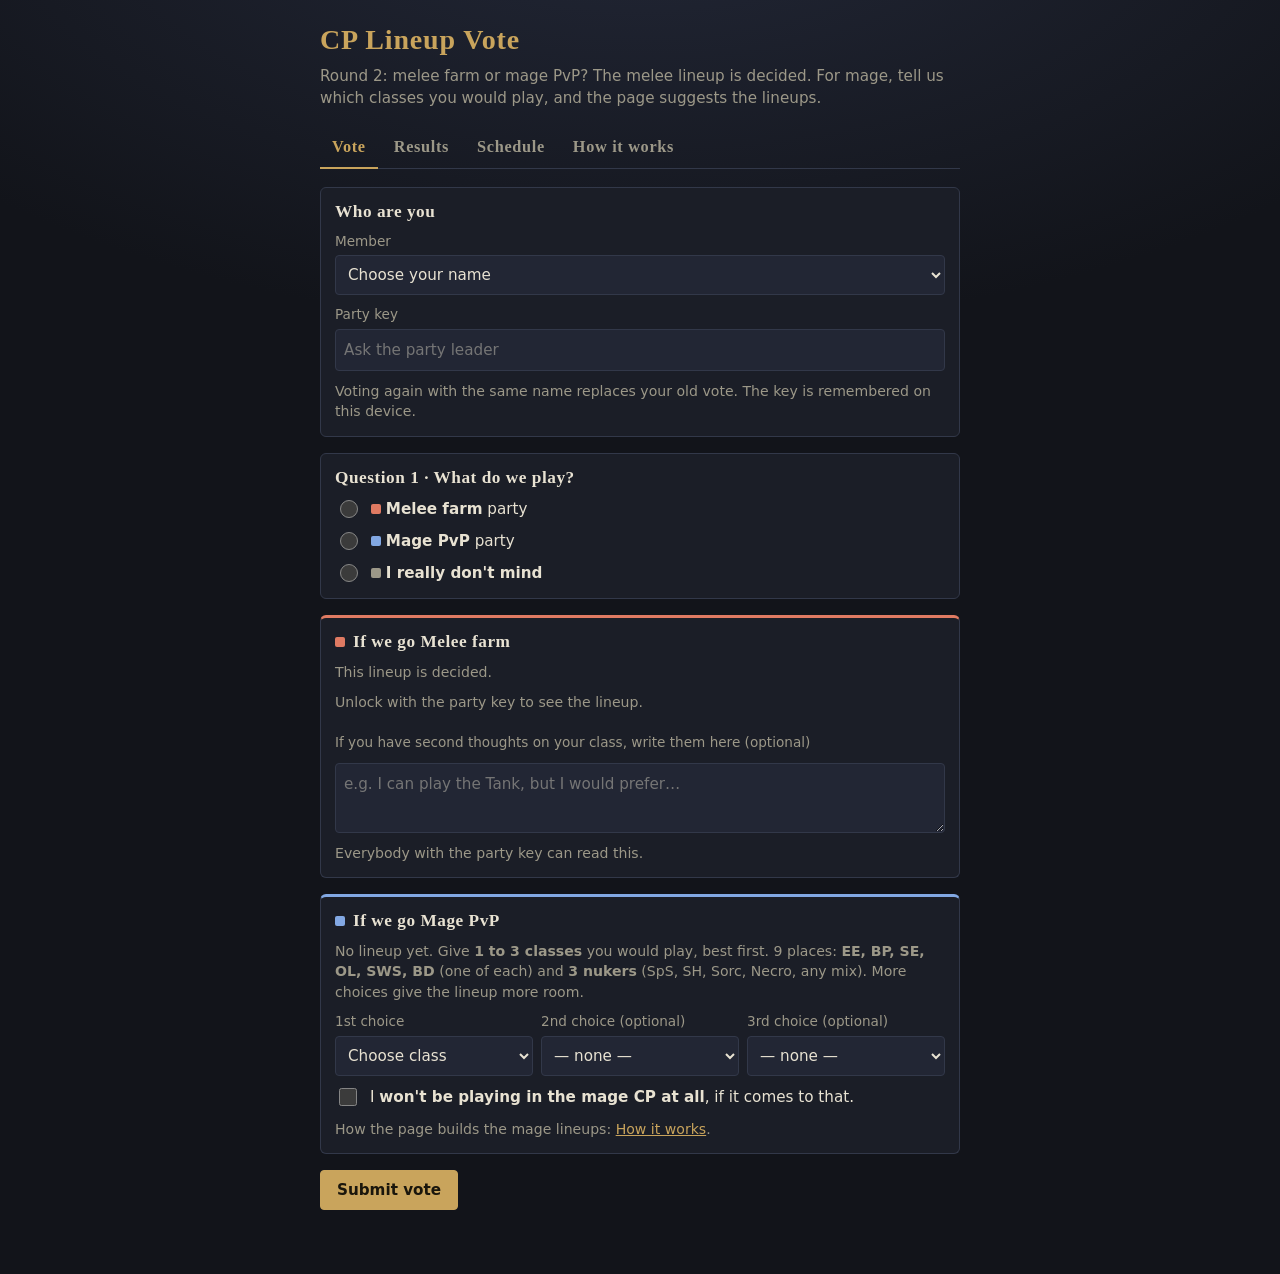
==== commit 24f88f8e: "Question 1: add "I really don't mind" (clash order Melee > don't mind > Mage)" ====
--- a/site/index.html
+++ b/site/index.html
@@ -57,6 +57,7 @@
       <div class="checks" role="radiogroup" aria-label="Party type">
         <label class="check" for="party-melee"><input type="radio" name="party" id="party-melee" value="melee"><span><span class="tag t-melee"></span> <b>Melee farm</b> party</span></label>
         <label class="check" for="party-mage"><input type="radio" name="party" id="party-mage" value="mage"><span><span class="tag t-mage"></span> <b>Mage PvP</b> party</span></label>
+        <label class="check" for="party-any"><input type="radio" name="party" id="party-any" value="any"><span><span class="tag t-any"></span> <b>I really don't mind</b></span></label>
       </div>
     </div>
 
@@ -144,7 +145,7 @@
       <h2><span class="lang">EN</span>How round 2 works</h2>
       <h3>Question 1: Melee farm or Mage PvP</h3>
       <ul class="rules">
-        <li>Every member has one vote. The Results tab shows the count and who voted what.</li>
+        <li>Every member has one vote: <b>Melee farm</b>, <b>Mage PvP</b> or <b>I really don't mind</b>. The Results tab shows the count and who voted what. "I really don't mind" counts for neither side.</li>
         <li>The <b>melee lineup is decided</b>. If you have second thoughts about your class, write them in the box. Everybody with the party key reads them, and we talk about it. They don't change any count.</li>
       </ul>
       <h3>Mage: your choices</h3>
@@ -160,7 +161,7 @@
         <li><b>As few members without a place as possible.</b> Someone whose choices are all taken has no place, so this comes first.</li>
         <li><b>As many members as possible on their 1st choice.</b></li>
         <li><b>Then as many as possible on their 2nd choice.</b></li>
-        <li><b>A clash between a Mage voter and a Melee voter:</b> when two members want the same place at the same level (for example both have BP as 1st choice) and one voted <b>Mage PvP</b> and the other <b>Melee farm</b>, the <b>Mage voter yields</b> and plays his next choice. He gets the party type he wanted, so he can live with his 2nd choice; the Melee voter didn't want mage at all, so he gets the class he prefers.</li>
+        <li><b>A clash between voters of Question 1:</b> when two members want the same place at the same level (for example both have BP as 1st choice) and voted differently, the order is <b>Melee farm &gt; I really don't mind &gt; Mage PvP</b>: the <b>Mage voter yields</b> and plays his next choice. He gets the party type he wanted, so he can live with his 2nd choice; the Melee voter didn't want mage at all, so he gets the class he prefers. A "don't mind" voter yields to a Melee voter, and keeps his place against a Mage voter.</li>
         <li><b>Still equal</b> (both voted the same in Question 1): the page shows every equally good lineup, with the different places in gold. Agree between you, or <b>roll /dice</b> in game.</li>
       </ol>
       <p class="sub">Rules 1–3 come before rule 4. If the Mage voter's next choice is already taken by someone else, but the Melee voter's next choice is free, the Melee voter moves instead. Otherwise someone would end up on a 3rd choice or without a place, and the rules avoid that first.</p>
@@ -184,7 +185,7 @@
       <h2><span class="lang">EL</span>Πώς δουλεύει ο 2ος γύρος</h2>
       <h3>Ερώτηση 1: Melee farm ή Mage PvP</h3>
       <ul class="rules">
-        <li>Κάθε μέλος έχει μία ψήφο. Στο Results φαίνεται το σύνολο και τι ψήφισε ο καθένας.</li>
+        <li>Κάθε μέλος έχει μία ψήφο: <b>Melee farm</b>, <b>Mage PvP</b> ή <b>I really don't mind</b>. Στο Results φαίνεται το σύνολο και τι ψήφισε ο καθένας. Το «I really don't mind» δεν μετράει για καμία πλευρά.</li>
         <li>Το <b>melee lineup είναι αποφασισμένο</b>. Αν έχεις δεύτερες σκέψεις για το class σου, γράψ' τες στο κουτί. Τις διαβάζουν όλοι όσοι έχουν το party key και το συζητάμε. Δεν αλλάζουν καμία μέτρηση.</li>
       </ul>
       <h3>Mage: οι επιλογές σου</h3>
@@ -200,7 +201,7 @@
         <li><b>Όσο το δυνατόν λιγότερα μέλη χωρίς θέση.</b> Όποιος έχει όλες τις επιλογές του πιασμένες μένει χωρίς θέση, γι' αυτό μετράει πρώτο.</li>
         <li><b>Όσο το δυνατόν περισσότερα μέλη στην 1η τους επιλογή.</b></li>
         <li><b>Μετά όσο το δυνατόν περισσότερα στη 2η τους επιλογή.</b></li>
-        <li><b>Σύγκρουση ανάμεσα σε ψηφοφόρο Mage και ψηφοφόρο Melee:</b> όταν δύο μέλη θέλουν την ίδια θέση στο ίδιο επίπεδο (π.χ. και οι δύο έχουν BP 1η επιλογή) και ο ένας ψήφισε <b>Mage PvP</b> και ο άλλος <b>Melee farm</b>, <b>υποχωρεί αυτός που ψήφισε Mage</b> και παίζει την επόμενη επιλογή του. Παίρνει τον τύπο party που ήθελε, οπότε μπορεί να ζήσει με τη 2η του επιλογή· αυτός που ψήφισε Melee δεν ήθελε καθόλου mage, οπότε παίρνει το class που προτιμάει.</li>
+        <li><b>Σύγκρουση ανάμεσα σε ψήφους της Ερώτησης 1:</b> όταν δύο μέλη θέλουν την ίδια θέση στο ίδιο επίπεδο (π.χ. και οι δύο έχουν BP 1η επιλογή) και ψήφισαν διαφορετικά, η σειρά είναι <b>Melee farm &gt; I really don't mind &gt; Mage PvP</b>: <b>υποχωρεί αυτός που ψήφισε Mage</b> και παίζει την επόμενη επιλογή του. Παίρνει τον τύπο party που ήθελε, οπότε μπορεί να ζήσει με τη 2η του επιλογή· αυτός που ψήφισε Melee δεν ήθελε καθόλου mage, οπότε παίρνει το class που προτιμάει. Όποιος ψήφισε «don't mind» υποχωρεί σε αυτόν που ψήφισε Melee και κρατάει τη θέση του απέναντι σε αυτόν που ψήφισε Mage.</li>
         <li><b>Αν είναι ακόμα ίσοι</b> (ψήφισαν το ίδιο στην Ερώτηση 1): η σελίδα δείχνει όλα τα εξίσου καλά lineups, με τις θέσεις που αλλάζουν σε χρυσό. Τα βρίσκετε μεταξύ σας ή κάνετε <b>roll /dice</b> in game.</li>
       </ol>
       <p class="sub">Οι κανόνες 1–3 μετράνε πριν από τον 4. Αν η επόμενη επιλογή αυτού που ψήφισε Mage είναι ήδη πιασμένη από άλλον, ενώ του Melee είναι ελεύθερη, μετακινείται αυτός που ψήφισε Melee. Αλλιώς κάποιος θα έμενε σε 3η επιλογή ή χωρίς θέση, και οι κανόνες το αποφεύγουν αυτό πρώτα.</p>
--- a/site/style.css
+++ b/site/style.css
@@ -133,6 +133,8 @@
 .pv-tag{font-size:.72rem;padding:1px 6px;border-radius:3px;white-space:nowrap}
 .pv-tag.p-mage{color:var(--mage);border:1px solid var(--mage)}
 .pv-tag.p-melee{color:var(--melee);border:1px solid var(--melee)}
+.t-any{background:var(--muted)}
+.pv-tag.p-any{color:var(--muted);border:1px solid var(--muted)}
 tr.diff td{background:rgba(201,164,92,.12)}
 tr.diff td:first-child{box-shadow:inset 3px 0 0 var(--gold)}
 ol.rules{padding-left:22px}
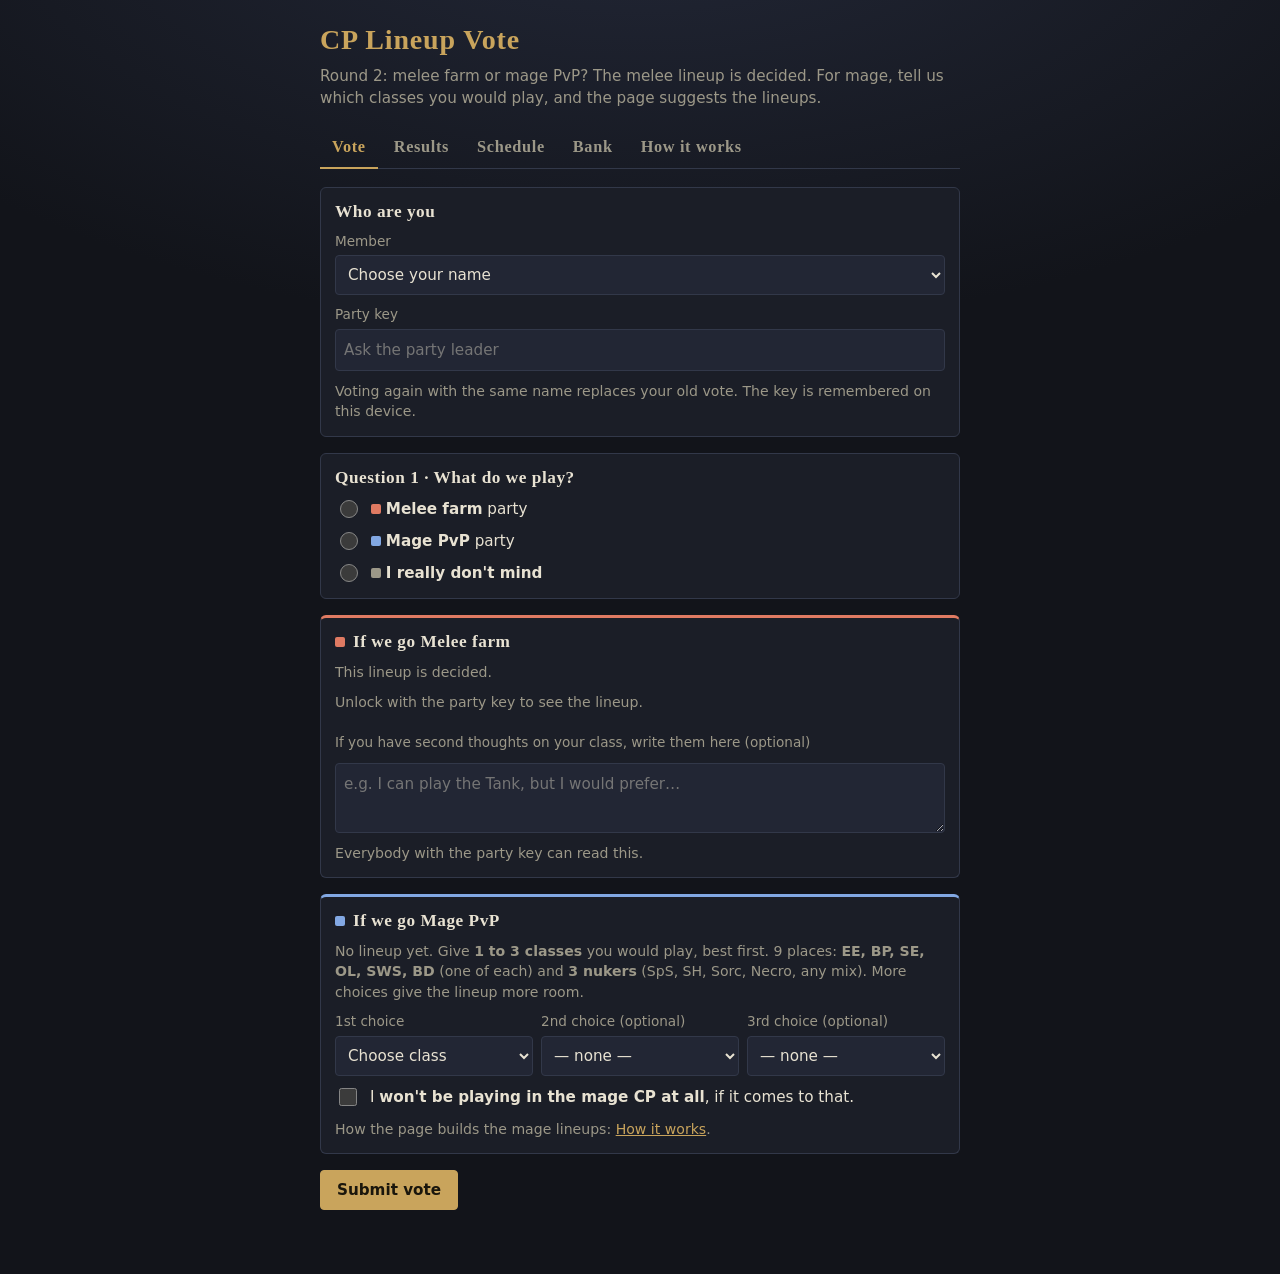
==== commit 19b82036: "Bank tab: CP ledger, warehouse, given/received per member, goals by priority, NG/D item prices and c" ====
--- a/site/index.html
+++ b/site/index.html
@@ -5,7 +5,7 @@
 <meta name="viewport" content="width=device-width,initial-scale=1,viewport-fit=cover">
 <meta name="author" content="Christoforos Pliatsikas">
 <meta name="robots" content="noindex,nofollow">
-<meta http-equiv="Content-Security-Policy" content="default-src 'self'; script-src 'self'; style-src 'self' 'unsafe-inline' https://fonts.googleapis.com; font-src https://fonts.gstatic.com; img-src 'self' data:; connect-src https://*.workers.dev; base-uri 'none'; form-action 'none'">
+<meta http-equiv="Content-Security-Policy" content="default-src 'self'; script-src 'self'; style-src 'self' 'unsafe-inline' https://fonts.googleapis.com; font-src https://fonts.gstatic.com; img-src 'self' data:; connect-src https://*.workers.dev 'self'; base-uri 'none'; form-action 'none'">
 <title>CP Lineup Vote</title>
 <link rel="preconnect" href="https://fonts.googleapis.com">
 <link rel="stylesheet" href="https://fonts.googleapis.com/css2?family=Alegreya+SC:wght@700&family=Alegreya+Sans:wght@400;500;700&display=swap">
@@ -14,6 +14,7 @@
 <script src="config.js"></script>
 <script src="app.js" defer></script>
 <script src="schedule.js" defer></script>
+<script src="bank.js" defer></script>
 </head>
 <body>
 <div class="wrap">
@@ -36,6 +37,7 @@
     <button class="tab" role="tab" id="tab-vote" aria-selected="true">Vote</button>
     <button class="tab" role="tab" id="tab-results" aria-selected="false">Results</button>
     <button class="tab" role="tab" id="tab-schedule" aria-selected="false">Schedule</button>
+    <button class="tab" role="tab" id="tab-bank" aria-selected="false">Bank</button>
     <button class="tab" role="tab" id="tab-rules" aria-selected="false">How it works</button>
   </nav>
 
@@ -140,6 +142,85 @@
   </section>
 
   <!-- HOW IT WORKS -->
+  <!-- BANK -->
+  <section class="view" id="view-bank" hidden>
+    <div class="box">
+      <h2>CP bank</h2>
+      <p class="sub">What everyone gave, what the CP bought for whom, what we hold, and how close we are to the next goals. Everyone in the CP can read it; only the bank admin can change it.</p>
+      <p class="sub" id="bank-status"></p>
+    </div>
+
+    <details class="box admin" id="bank-admin">
+      <summary>Bank admin <small id="bank-admin-state">Read only.</small></summary>
+      <div class="key-row" id="admin-key-row">
+        <label class="f" for="admin-key">Admin key<input class="text" type="password" id="admin-key" autocomplete="off"></label>
+        <button class="primary" id="admin-btn" type="button">Edit</button>
+      </div>
+      <button class="ghost" id="admin-lock" type="button" hidden>Stop editing in this browser</button>
+      <p class="msg" id="admin-msg" aria-live="polite"></p>
+
+      <div id="bank-admin-tools" hidden>
+        <details id="e-box" open>
+          <summary>Add a ledger line</summary>
+          <div class="grid3 g2">
+            <label class="f" for="e-type">Type<select id="e-type"></select></label>
+            <label class="f" for="e-date">Date<input class="text" type="date" id="e-date"></label>
+          </div>
+          <p class="sub" id="e-help"></p>
+          <div id="e-member-row"><label class="f" for="e-member">Member<select id="e-member"></select></label></div>
+          <div id="e-adena-row"><label class="f" id="e-adena-lab" for="e-adena">Adena<input class="text" id="e-adena" inputmode="decimal" placeholder="1500000, 1.5m or 200k" autocomplete="off"></label></div>
+          <div id="e-item-row">
+            <label class="f" id="e-item-lab" for="e-item">Item (optional)<input class="text" id="e-item" list="item-names" placeholder="Start typing an item name" autocomplete="off"></label>
+            <div class="grid3 g2">
+              <label class="f" for="e-qty">Quantity<input class="text" type="number" id="e-qty" min="1" value="1"></label>
+              <label class="f" for="e-value">Item value (adena, all of them)<input class="text" id="e-value" inputmode="decimal" placeholder="e.g. 950k" autocomplete="off"></label>
+            </div>
+            <p class="sub" id="e-hint"></p>
+          </div>
+          <label class="f" for="e-note">Note<input class="text" id="e-note" maxlength="300" placeholder="optional; required for a correction" autocomplete="off"></label>
+          <input type="hidden" id="e-goal">
+          <div class="btns"><button class="primary" id="e-save" type="button">Save line</button></div>
+          <p class="msg" id="e-msg" aria-live="polite"></p>
+        </details>
+
+        <details id="g-box">
+          <summary><span id="g-legend">New goal</span></summary>
+          <input type="hidden" id="g-id">
+          <label class="f" for="g-item">Item (optional, fills name and shop price)<input class="text" id="g-item" list="item-names" autocomplete="off"></label>
+          <label class="f" for="g-title">Goal<input class="text" id="g-title" maxlength="80" placeholder="e.g. Destroyer weapon for Sinook" autocomplete="off"></label>
+          <div class="grid3 g2">
+            <label class="f" for="g-member">For<select id="g-member"></select></label>
+            <label class="f" for="g-priority">Priority (1 = first)<input class="text" type="number" id="g-priority" min="1" max="999" value="1"></label>
+          </div>
+          <label class="f" for="g-cost">Cost (adena)<input class="text" id="g-cost" inputmode="decimal" placeholder="5000000 or 5m" autocomplete="off"></label>
+          <p class="sub" id="g-hint"></p>
+          <label class="f" for="g-note">Note<input class="text" id="g-note" maxlength="300" autocomplete="off"></label>
+          <div class="btns"><button class="primary" id="g-save" type="button">Save goal</button><button class="ghost" id="g-new" type="button">Clear</button></div>
+          <p class="msg" id="g-msg" aria-live="polite"></p>
+        </details>
+
+        <details>
+          <summary>Crystal prices and shop tax</summary>
+          <p class="sub">Today's market price per crystal (min–max). Item values in the bank use it. Leave a grade empty if nobody trades it.</p>
+          <div class="crys">
+            <span></span><b>min</b><b>max</b>
+            <span>D</span><input class="text" id="s-D-lo" inputmode="numeric"><input class="text" id="s-D-hi" inputmode="numeric">
+            <span>C</span><input class="text" id="s-C-lo" inputmode="numeric"><input class="text" id="s-C-hi" inputmode="numeric">
+            <span>B</span><input class="text" id="s-B-lo" inputmode="numeric"><input class="text" id="s-B-hi" inputmode="numeric">
+            <span>A</span><input class="text" id="s-A-lo" inputmode="numeric"><input class="text" id="s-A-hi" inputmode="numeric">
+            <span>S</span><input class="text" id="s-S-lo" inputmode="numeric"><input class="text" id="s-S-hi" inputmode="numeric">
+          </div>
+          <label class="f" for="s-tax">Shop tax % (castle tax added to NPC shop prices)<input class="text" type="number" id="s-tax" min="0" max="50" value="0"></label>
+          <div class="btns"><button class="primary" id="s-save" type="button">Save</button></div>
+          <p class="msg" id="s-msg" aria-live="polite"></p>
+        </details>
+      </div>
+    </details>
+
+    <div id="bank-out"></div>
+    <datalist id="item-names"></datalist><datalist id="item-names-wh"></datalist>
+  </section>
+
   <section class="view" id="view-rules" hidden>
     <div class="box" lang="en">
       <h2><span class="lang">EN</span>How round 2 works</h2>
@@ -168,6 +249,15 @@
       <p class="sub">Example: Player A voted Mage PvP and chose BP, then SE. Player B voted Melee farm and chose BP, then OL. Both 2nd choices are free, so both lineups have one member on a 1st and one on a 2nd choice. Rule 4 decides: B gets BP, A plays SE.</p>
       <p class="sub">Empty places in the lineup are the classes we recruit. Under <b>Next best lineups</b> you see the closest alternatives, in case someone changes his mind.</p>
 
+      <h3>Bank</h3>
+      <ul class="rules">
+        <li>The <b>Bank</b> tab is the CP's book: every adena and item given, every drop that goes into the bank, and everything the CP bought or handed out for a member. Everyone with the party key can read it; only the bank admin can write.</li>
+        <li><b>Given</b> = adena + items, at the value written when they were given. <b>Received</b> = what the CP paid or handed out for that member. <b>Net</b> = given − received. Party drops count for the CP, not for one member.</li>
+        <li><b>Item value</b> = crystal value at today's crystal price (D grade and up), or what an NPC pays for NG items (half the base price). Shop prices are the NPC base price + shop tax.</li>
+        <li><b>Goals</b> are filled with the bank adena in priority order: goal 1 first, then what is left goes to goal 2, and so on. The light part of a bar shows how far we would get if we also sold the warehouse items.</li>
+        <li>Lines are never deleted, only <b>voided</b> with a reason, and every change is in the change log.</li>
+      </ul>
+
       <h3>Schedule</h3>
       <ul class="rules">
         <li>An L2 day runs <b>06:00 → 06:00</b>, so a night like 22:00–02:00 stays one session.</li>
@@ -208,6 +298,15 @@
       <p class="sub">Παράδειγμα: ο Player A ψήφισε Mage PvP και διάλεξε BP και μετά SE. Ο Player B ψήφισε Melee farm και διάλεξε BP και μετά OL. Και οι δύο 2ες επιλογές είναι ελεύθερες, οπότε και τα δύο lineups έχουν ένα μέλος σε 1η και ένα σε 2η επιλογή. Αποφασίζει ο κανόνας 4: ο B παίρνει BP, ο A παίζει SE.</p>
       <p class="sub">Οι κενές θέσεις του lineup είναι τα classes που ψάχνουμε. Στο <b>Next best lineups</b> βλέπεις τις πιο κοντινές εναλλακτικές, σε περίπτωση που κάποιος αλλάξει γνώμη.</p>
 
+      <h3>Τράπεζα</h3>
+      <ul class="rules">
+        <li>Το tab <b>Bank</b> είναι το βιβλίο του CP: κάθε adena και item που δόθηκε, κάθε drop που μπαίνει στην τράπεζα, και ό,τι αγόρασε ή έδωσε το CP σε κάθε μέλος. Το διαβάζουν όλοι όσοι έχουν το party key· γράφει μόνο ο admin της τράπεζας.</li>
+        <li><b>Given</b> = adena + items, με την αξία που γράφτηκε όταν δόθηκαν. <b>Received</b> = ό,τι πλήρωσε ή έδωσε το CP σε αυτό το μέλος. <b>Net</b> = given − received. Τα drops του party μετράνε για το CP, όχι για ένα μέλος.</li>
+        <li><b>Αξία item</b> = αξία σε crystals με τη σημερινή τιμή crystal (από D grade και πάνω), ή ό,τι δίνει ο NPC για τα NG items (μισή base price). Οι τιμές shop είναι η base price του NPC + το shop tax.</li>
+        <li>Οι <b>στόχοι</b> γεμίζουν με τα adena της τράπεζας με σειρά προτεραιότητας: πρώτα ο στόχος 1, ό,τι περισσέψει πάει στον 2, κ.ο.κ. Το ανοιχτό κομμάτι της μπάρας δείχνει πόσο μακριά θα φτάναμε αν πουλούσαμε και τα items της αποθήκης.</li>
+        <li>Οι γραμμές δεν σβήνονται ποτέ, μόνο <b>ακυρώνονται (void)</b> με αιτία, και κάθε αλλαγή φαίνεται στο change log.</li>
+      </ul>
+
       <h3>Πρόγραμμα</h3>
       <ul class="rules">
         <li>Μια μέρα L2 είναι από <b>06:00 → 06:00</b>, οπότε ένα βράδυ όπως 22:00–02:00 μένει ένα session.</li>
--- a/site/style.css
+++ b/site/style.css
@@ -139,3 +139,43 @@
 tr.diff td:first-child{box-shadow:inset 3px 0 0 var(--gold)}
 ol.rules{padding-left:22px}
 .breakdown .tag{vertical-align:-1px}
+
+/* bank */
+.wrap.wide{max-width:980px}
+.ad{font-variant-numeric:tabular-nums;white-space:nowrap}
+.kpis{display:grid;grid-template-columns:repeat(4,minmax(0,1fr));gap:8px}
+.kpi{background:var(--panel);border:1px solid var(--line);border-radius:6px;padding:10px 12px;display:flex;flex-direction:column;gap:2px;min-width:0}
+.kpi>span{font-size:.8rem;color:var(--muted)}.kpi>b{font:700 1.35rem var(--display);color:var(--gold);font-variant-numeric:tabular-nums}.kpi small{color:var(--muted);font-size:.78rem;font-family:var(--body);font-weight:400}
+@media (max-width:640px){.kpis{grid-template-columns:repeat(2,minmax(0,1fr))}}
+.gbar{position:relative;height:18px;background:var(--panel2);border-radius:3px;overflow:hidden}
+.gbar span{position:absolute;inset:0 auto 0 0;width:var(--w);display:block}
+.gbar .st{background:rgba(201,164,92,.28)}.gbar .ad2{background:var(--gold)}
+.gbar em{position:absolute;right:6px;top:0;line-height:18px;font-size:.75rem;font-weight:700;font-style:normal;color:var(--fg);text-shadow:0 0 2px #000,0 0 4px #000}
+.goals{display:flex;flex-direction:column;gap:12px}
+.goal{display:flex;flex-direction:column;gap:6px;padding-top:10px;border-top:1px solid var(--line)}
+.goal:first-child{border-top:0;padding-top:0}
+.gh{display:flex;flex-wrap:wrap;align-items:center;gap:8px}.gh .gc{margin-left:auto;color:var(--muted);font-size:.88rem}
+.btns.sm button{padding:3px 10px;font-size:.82rem}
+.mem .barcol{width:32%;min-width:110px}
+.mb{display:block;height:6px;border-radius:2px;width:var(--w);margin:3px 0}
+.mb.g{background:var(--gold)}.mb.r{background:var(--mage)}
+.mb.key{display:inline-block;width:14px;vertical-align:middle;margin:0}
+.pos{color:var(--archer)}.neg{color:var(--bad)}
+tr.void td{color:var(--muted);text-decoration:line-through}tr.void td:nth-child(6){text-decoration:none}
+.filters{display:flex;flex-wrap:wrap;gap:8px}
+.filters select{width:auto}
+svg.spark{width:100%;height:auto}
+svg.spark polyline{fill:none;stroke:var(--gold);stroke-width:2}
+svg.spark circle{fill:var(--gold)}svg.spark .zero{stroke:var(--line)}
+details.admin>summary{cursor:pointer;font:700 1rem var(--display);color:var(--gold)}
+details.admin>summary small{font:400 .82rem var(--body);color:var(--muted);margin-left:8px}
+#bank-admin-tools{display:flex;flex-direction:column;gap:12px}
+#bank-admin-tools>details{border-top:1px solid var(--line);padding-top:10px;display:flex;flex-direction:column;gap:8px}
+#bank-admin-tools>details>summary{cursor:pointer;font-weight:700;margin-bottom:6px}
+#bank-admin-tools>details[open]>*:not(summary){margin-bottom:8px}
+.key-row{display:flex;gap:8px;align-items:flex-end;flex-wrap:wrap}.key-row .f{flex:1;min-width:200px}
+.crys{display:grid;grid-template-columns:2rem minmax(0,1fr) minmax(0,1fr);gap:6px;align-items:center;max-width:360px}
+.crys b{font-size:.8rem;color:var(--muted);font-weight:500}
+.audit{margin:8px 0 0;padding-left:18px;font-size:.85rem;display:flex;flex-direction:column;gap:3px}
+.audit small{color:var(--muted)}
+.void-form{display:flex;gap:4px}.void-form input{min-width:90px;padding:3px 6px}
